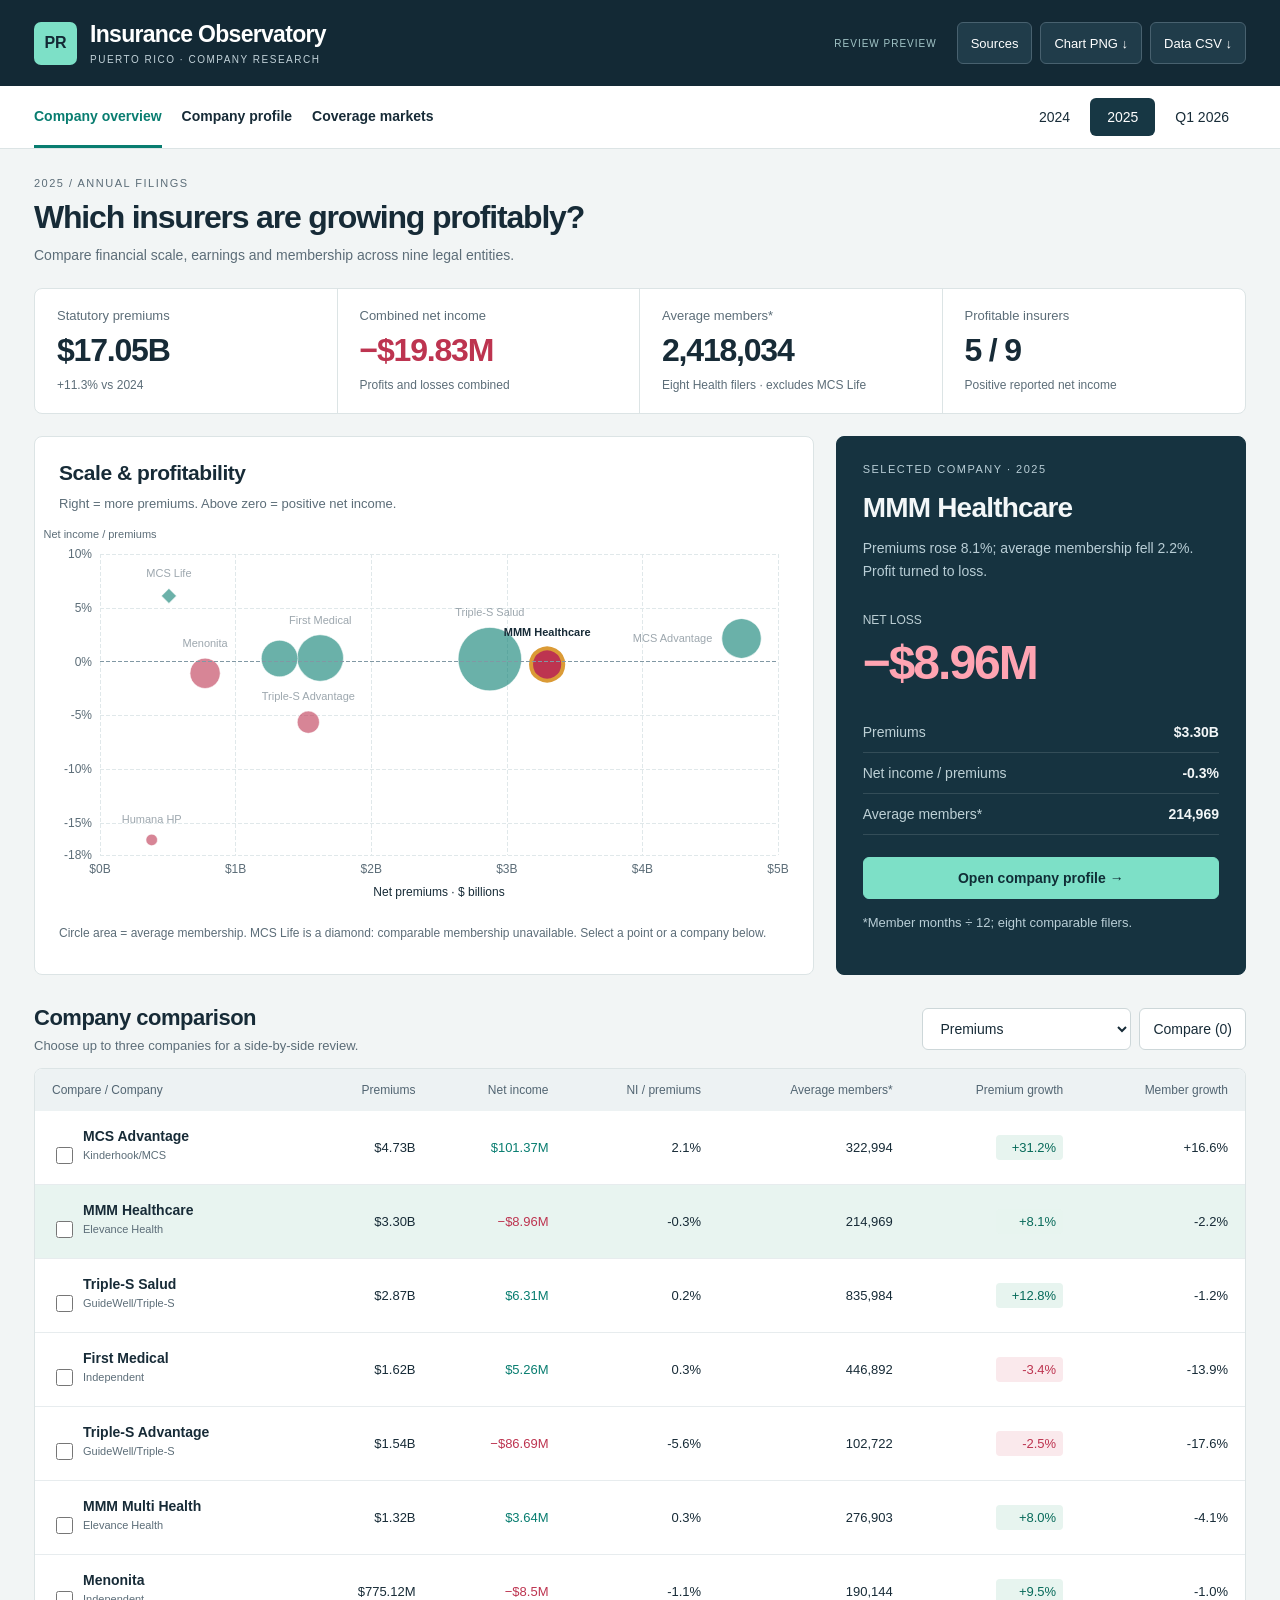
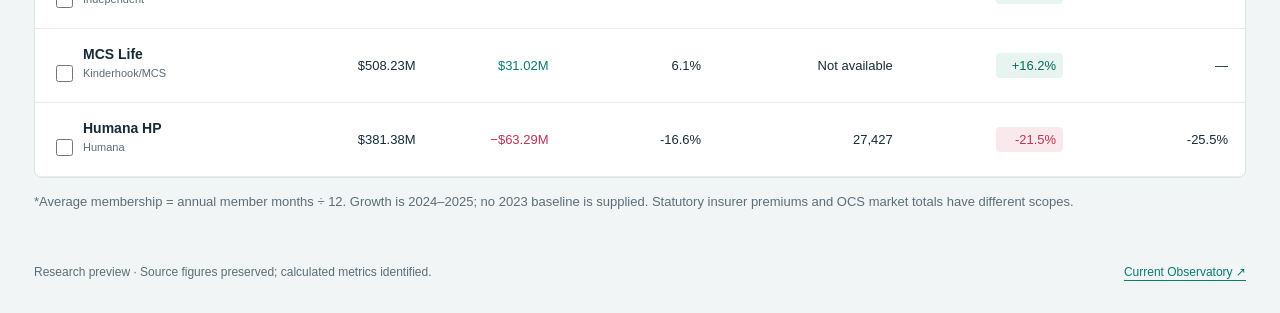
==== preview/investor/index.html @ a1a3e05c "Add isolated investor research preview with paired annual data and verified MMM coverage" ====
<!doctype html><html lang="en"><head><meta charset="utf-8"><meta name="viewport" content="width=device-width,initial-scale=1"><meta name="robots" content="noindex,nofollow"><meta name="description" content="Puerto Rico insurer research: profitability, membership, operating costs and coverage trends from public OCS filings."><title>Company Research · PR Insurance Observatory</title><link rel="icon" href="data:image/svg+xml,%3Csvg xmlns='http://www.w3.org/2000/svg' viewBox='0 0 32 32'%3E%3Crect width='32' height='32' rx='5' fill='%23087468'/%3E%3Cpath d='M7 24V17h4v7m3 0V11h4v13m3 0V6h4v18' stroke='white' stroke-width='2'/%3E%3C/svg%3E"><link rel="stylesheet" href="style.css?v=1"><script defer src="../../assets/vendor/echarts-6.0.0.min.js"></script><script defer src="data.js"></script><script defer src="chart-theme.js"></script><script defer src="app.js?v=1"></script></head><body><a class="skip" href="#workspace">Skip to research</a><header><div class="brand"><span class="mark">PR</span><div><strong>Insurance Observatory</strong><span>PUERTO RICO · COMPANY RESEARCH</span></div></div><div class="header-actions"><span class="preview-label">REVIEW PREVIEW</span><button data-action="sources">Sources</button><button data-action="png">Chart PNG ↓</button><button data-action="export">Data CSV ↓</button></div></header><div class="command"><nav aria-label="Research views"><button data-view="portfolio" aria-pressed="true">Company overview</button><button data-view="company" aria-pressed="false">Company profile</button><button data-view="markets" aria-pressed="false">Coverage markets</button></nav><div class="periods" role="tablist" aria-label="Reporting period"><button role="tab" id="year-24" data-year="24" aria-controls="workspace" aria-selected="false" tabindex="-1">2024</button><button role="tab" id="year-25" data-year="25" aria-controls="workspace" aria-selected="true">2025</button><button role="tab" id="year-q1" data-year="q1" aria-controls="workspace" aria-selected="false" tabindex="-1">Q1 2026</button></div></div><main id="workspace" role="tabpanel" aria-labelledby="year-25"></main><footer><span>Research preview · Source figures preserved; calculated metrics identified.</span><a href="../../">Current Observatory ↗</a></footer><dialog id="modal"><div class="modal-head"><h2 id="modal-title"></h2><button data-action="close" aria-label="Close dialog">Close ×</button></div><div id="modal-body"></div></dialog><div class="sr-only" id="status" role="status" aria-live="polite"></div><noscript><p>JavaScript is required for interactive research. <a href="../../">Open the Observatory.</a></p></noscript></body></html>
---- preview/investor/style.css ----
@import url("design-tokens.css");
:root{font-family:Inter,Arial,system-ui,sans-serif;color:#172b37;background:#f2f5f5;font-size:16px;--ink:#172b37;--muted:#5c6d78;--line:#dce4e5;--teal:#087d70;--loss:#bd3450;--blue:#698ba7}*{box-sizing:border-box}body{margin:0}button,select,input{font:inherit}button,select{cursor:pointer;color:inherit;background:white;border:1px solid #cdd7d9;border-radius:6px;padding:10px 13px;min-height:42px;font-size:14px}button:hover,select:hover{border-color:var(--teal)}button[aria-pressed=true]{background:#e1f2ed;border-color:#79b9ac;color:#075e55}a{color:var(--teal);text-underline-offset:4px}:focus-visible{outline:3px solid #159482;outline-offset:3px}header{background:#132935;color:white;display:flex;align-items:center;justify-content:space-between;gap:20px;padding:21px 34px}.brand{display:flex;align-items:center;gap:13px}.mark{display:grid;place-items:center;background:#7de0c7;color:#132935;width:43px;height:43px;border-radius:7px;font-weight:750}.brand strong{display:block;font-size:23px;letter-spacing:-.7px}.brand div>span{display:block;font-size:10px;letter-spacing:1.5px;color:#c2d2d9;margin-top:6px}.header-actions{display:flex;align-items:center;gap:8px}.header-actions button{background:#203c4a;color:white;border-color:#48616f;font-size:13px}.preview-label{font-size:10px;letter-spacing:1px;color:#a3c6c8;margin-right:12px}.command{position:sticky;top:0;z-index:30;display:flex;align-items:center;justify-content:space-between;padding:0 34px;background:#fff;border-bottom:1px solid var(--line);gap:15px}.command nav{display:flex;gap:20px}.command nav button{background:none;border:0;border-bottom:3px solid transparent;border-radius:0;min-height:62px;padding:15px 0;font-weight:600;font-size:14px}.command nav button[aria-pressed=true]{color:var(--teal);border-color:var(--teal)}.periods{display:flex;gap:3px}.periods button{border:0;background:none;min-height:38px;padding:8px 17px;font-size:14px}.periods [aria-selected=true]{background:#173744;color:#fff}.page-head{display:flex;justify-content:space-between;gap:20px;align-items:center;margin:28px 0 22px}.page-head h1{font-size:32px;font-weight:600;letter-spacing:-1.2px;line-height:1.15;margin:0 0 9px}.page-head p{font-size:14px;line-height:1.55;margin:0;color:var(--muted)}.eyebrow{font-size:11px;letter-spacing:1.5px;color:var(--muted);margin-bottom:10px;text-transform:uppercase}.page-head select{max-width:300px}main{max-width:1510px;padding:0 34px;margin:auto;min-height:65vh}.kpis{display:grid;grid-template-columns:repeat(4,1fr);gap:0;background:white;border:1px solid var(--line);border-radius:8px;margin:0 0 22px}.kpi{padding:19px 22px;border-right:1px solid var(--line)}.kpi:last-child{border:0}.kpi span{display:block;font-size:13px;color:var(--muted);margin-bottom:9px}.kpi strong{display:block;font-size:32px;letter-spacing:-1.2px;font-weight:600;font-variant-numeric:tabular-nums;white-space:nowrap}.kpi small{display:block;font-size:12px;color:var(--muted);margin-top:7px;line-height:1.5}.positive{color:var(--teal)!important}.negative{color:var(--loss)!important}.analysis-grid{display:grid;grid-template-columns:minmax(0,1.9fr) minmax(300px,1fr);gap:22px;align-items:stretch}.card{background:white;border:1px solid var(--line);border-radius:8px;min-width:0;overflow:hidden}.card-head{padding:22px 24px 8px;display:flex;justify-content:space-between;gap:12px;align-items:flex-start}.card h2{font-size:21px;line-height:1.3;letter-spacing:-.45px;font-weight:600;margin:0 0 7px}.card-head p{font-size:13px;color:var(--muted);line-height:1.55;margin:0}.chart{height:390px;width:100%}.source-note{font-size:12px;line-height:1.6;color:var(--muted);padding:12px 24px 18px;margin:0}.spotlight{background:#163340;color:#f3f7f8;border-color:#163340;padding:26px;display:flex;flex-direction:column}.spotlight .eyebrow,.spotlight p,.spotlight small{color:#b9ced6}.spotlight h2{font-size:28px;letter-spacing:-.8px;margin:5px 0 10px}.spotlight>p{font-size:14px;line-height:1.65;margin:0 0 20px}.spotlight .figure-label{font-size:12px;color:#bdd0d5;margin-top:10px}.spotlight .figure{font-size:48px;letter-spacing:-2px;font-weight:550;margin:8px 0}.spotlight .negative{color:#ffa4b2!important}.spotlight .positive{color:#81e3c7!important}.spotlight dl{margin:14px 0 22px}.spotlight dl div{display:flex;justify-content:space-between;gap:20px;border-bottom:1px solid #ffffff20;padding:12px 0;font-size:14px}.spotlight dt{color:#bdd0d5}.spotlight dd{margin:0;font-weight:600}.spotlight button{margin-top:auto;background:#7de0c7;border-color:#7de0c7;color:#102d36;font-weight:600}.section-head{display:flex;justify-content:space-between;align-items:center;gap:15px;margin:30px 0 15px}.section-head h2{margin:0;font-size:22px;letter-spacing:-.5px}.section-head p{margin:7px 0 0;font-size:13px;color:var(--muted)}.toolbar{display:flex;gap:8px;align-items:center}.toolbar span{font-size:13px;color:var(--muted)}.table-wrap{overflow:auto}.research-table{border-collapse:collapse;width:100%;font-size:13px;white-space:nowrap}.research-table th{background:#edf2f3;color:#526572;font-size:12px;text-align:right;font-weight:500;padding:14px 17px}.research-table td{padding:17px;text-align:right;border-bottom:1px solid #e7ecee;font-variant-numeric:tabular-nums}.research-table th:first-child,.research-table td:first-child{text-align:left}.research-table tbody tr:hover{background:#f5fafa}.research-table tr.selected{background:#e8f4f0}.research-table button{border:0;background:none;padding:0;min-height:24px;text-align:left;font-weight:600;color:var(--ink);font-size:14px}.research-table small{display:block;font-size:11px;color:var(--muted);margin-top:5px;font-weight:400}.mini-change{display:inline-flex;min-width:67px;justify-content:flex-end;padding:5px 7px;border-radius:4px;background:#e7f4ef;color:#076a5a}.mini-change.negative{background:#fae9ec}.report-banner{background:#e4f1ec;border-left:3px solid #148471;padding:17px 20px;line-height:1.65;font-size:15px;margin:0 0 22px}.report-banner.loss{background:#faeef0;border-color:var(--loss)}.report-banner strong{font-weight:650}.split{display:grid;grid-template-columns:1fr 1fr;gap:22px;margin:22px 0}.financial-table{width:100%;border-collapse:collapse;font-size:14px}.financial-table th,.financial-table td{padding:14px 22px;border-bottom:1px solid #e8edef;text-align:right}.financial-table td:first-child,.financial-table th:first-child{text-align:left}.financial-table th{font-weight:500;color:var(--muted);font-size:12px}.financial-table tr:last-child td{border:0}.financial-table td:nth-child(2){color:var(--muted)}.company-strip{display:flex;flex-wrap:wrap;gap:8px;margin:0 0 22px}.company-strip span{font-size:12px;padding:7px 10px;border-radius:4px;background:#e2eaed;color:#425f6b}.flat-note{color:var(--muted);font-size:13px;line-height:1.6;margin:14px 0}.coverage-filters{display:flex;flex-wrap:wrap;gap:7px;margin:18px 0 20px}.coverage-filters button{font-size:13px;padding:9px 12px}.coverage-chart{height:520px}.legend{display:flex;align-items:center;gap:17px;color:var(--muted);font-size:12px;padding:5px 24px}.legend i{display:inline-block;width:9px;height:9px;border-radius:50%;background:#8296a2;margin-right:6px}.legend i.current{background:var(--teal)}.caution{font-size:13px;line-height:1.6;padding:15px 20px;background:#fff6e6;color:#705022;border:1px solid #eddfc3;border-radius:6px;margin:18px 0}.caution a{color:#725123}.empty{padding:35px 26px;min-height:260px;display:flex;flex-direction:column;justify-content:center;align-items:flex-start;background:#f7fafb;border:1px dashed #bacbd0;border-radius:8px}.empty h2{font-size:24px;margin:0 0 12px}.empty p{font-size:15px;color:var(--muted);line-height:1.7;max-width:640px;margin:0 0 16px}.gap-list{padding:4px 23px 18px}.gap-list>div{display:flex;justify-content:space-between;gap:22px;padding:13px 0;border-bottom:1px solid var(--line);font-size:14px;line-height:1.5}.gap-list span{color:var(--muted);font-size:12px}.gap-list b{font-weight:500}.gap-list em{font-size:12px;color:#886326;font-style:normal;white-space:nowrap}.foot-actions{display:flex;gap:10px;align-items:center;margin:24px 0}footer{display:flex;justify-content:space-between;gap:20px;max-width:1510px;margin:30px auto 0;padding:20px 34px 30px;color:var(--muted);font-size:12px;line-height:1.6}dialog{width:min(850px,calc(100% - 28px));max-height:85vh;padding:25px;background:white;color:var(--ink);border:1px solid var(--line);border-radius:10px}dialog::backdrop{background:#0a202dbb}.modal-head{display:flex;justify-content:space-between;gap:20px;align-items:center;margin-bottom:20px}.modal-head h2{font-size:24px;margin:0}.modal-head button{white-space:nowrap}.modal-body p,#modal-body p{font-size:14px;line-height:1.65;color:var(--muted)}#modal-body li{font-size:14px;line-height:1.65;margin:10px 0}.sr-only,.skip:not(:focus){position:absolute;width:1px;height:1px;overflow:hidden;clip:rect(0,0,0,0)}.skip:focus{display:block;padding:12px}.toast{position:fixed;right:20px;bottom:20px;background:#143b37;color:white;padding:15px 20px;border-radius:6px;z-index:90;font-size:14px}.compare-toggle{width:17px;height:17px;accent-color:var(--teal);vertical-align:middle;margin-right:10px;cursor:pointer}.mobile-inspect{display:none}
@media(max-width:1100px){.analysis-grid{grid-template-columns:1.6fr 1fr}.kpi{padding:17px}.kpi strong{font-size:28px}.spotlight{padding:22px}.spotlight h2{font-size:24px}.spotlight .figure{font-size:41px}.command nav{gap:15px}.command nav button{font-size:13px}}
@media(max-width:800px){header{padding:18px 20px}.preview-label{display:none}.brand strong{font-size:20px}.brand div>span{font-size:9px}.command{padding:0 20px;flex-wrap:wrap;gap:0}.command nav{width:100%;justify-content:space-between;gap:15px}.command nav button{min-height:49px}.periods{width:100%;padding:9px 0}.periods button{flex:1}.analysis-grid,.split{grid-template-columns:1fr}.spotlight{display:block}.spotlight .figure{font-size:42px}.spotlight button{width:100%;margin-top:10px}.kpis{grid-template-columns:repeat(2,1fr)}.kpi:nth-child(2){border-right:0}.kpi:nth-child(-n+2){border-bottom:1px solid var(--line)}main{padding:0 20px}.page-head h1{font-size:29px}.page-head{align-items:flex-start}.page-head select{max-width:250px}.chart{height:370px}.coverage-chart{height:550px}.section-head{flex-wrap:wrap}footer{padding:18px 20px}.mobile-inspect{display:block;margin-top:12px;font-size:13px;color:var(--muted)}}
@media(max-width:520px){header{padding:15px;gap:12px;flex-wrap:wrap}.header-actions{margin-left:auto}.header-actions button{min-height:35px;padding:7px 10px;font-size:12px}.brand strong{font-size:21px}.mark{width:37px;height:37px}.brand div>span{font-size:9px;letter-spacing:1px}.command{padding:0 15px}.command nav{gap:12px}.command nav button{font-size:12px}.periods button{font-size:14px;min-height:36px}main{padding:0 15px}.page-head{margin:23px 0 18px;display:block}.page-head h1{font-size:29px;letter-spacing:-.8px}.page-head p{font-size:13px}.page-head select{margin-top:15px;width:100%;max-width:none}.kpi{padding:14px 13px}.kpi strong{font-size:27px;letter-spacing:-.9px}.kpi span{font-size:12px;margin-bottom:7px}.kpi small{font-size:11px}.card-head{padding:19px 17px 8px;flex-wrap:wrap}.card h2{font-size:20px}.card-head p{font-size:12px}.chart{height:350px}.source-note{padding:10px 17px 17px;font-size:11px}.spotlight h2{font-size:24px}.spotlight{padding:22px}.spotlight p{font-size:14px}.spotlight .figure{font-size:44px}.financial-table td,.financial-table th{padding:12px 13px;font-size:12px}.coverage-filters{gap:6px}.coverage-filters button{font-size:12px;padding:8px}.coverage-chart{height:620px}.research-table td,.research-table th{padding:13px}.caution{font-size:12px}.section-head h2{font-size:21px}.report-banner{font-size:14px;padding:14px 17px}.gap-list{padding:0 17px 15px}.gap-list>div{gap:12px}.gap-list b{font-size:13px}.gap-list em{white-space:normal;text-align:right}.foot-actions{flex-wrap:wrap}footer{display:block;padding:15px}footer a{display:block;margin-top:10px}.legend{padding-left:17px}.empty{padding:25px 20px}.empty p{font-size:14px}.eyebrow{font-size:10px}}
@media(prefers-reduced-motion:reduce){*{scroll-behavior:auto!important;animation:none!important;transition:none!important}}
@media print{header,.command,.header-actions,.toolbar,.foot-actions,button,footer{display:none!important}.research-table button{display:inline-block!important}.compare-toggle{display:none!important}main{padding:0;max-width:none}.analysis-grid,.split{display:block}.card{break-inside:avoid;margin-bottom:15px}.chart{height:340px}.spotlight{color:black;background:white}.spotlight p,.spotlight small,.spotlight dt{color:#444}.research-table{font-size:10px}.research-table th,.research-table td{padding:8px}.source-note{font-size:10px}body{background:white;print-color-adjust:exact;-webkit-print-color-adjust:exact}.table-wrap{overflow:visible}}
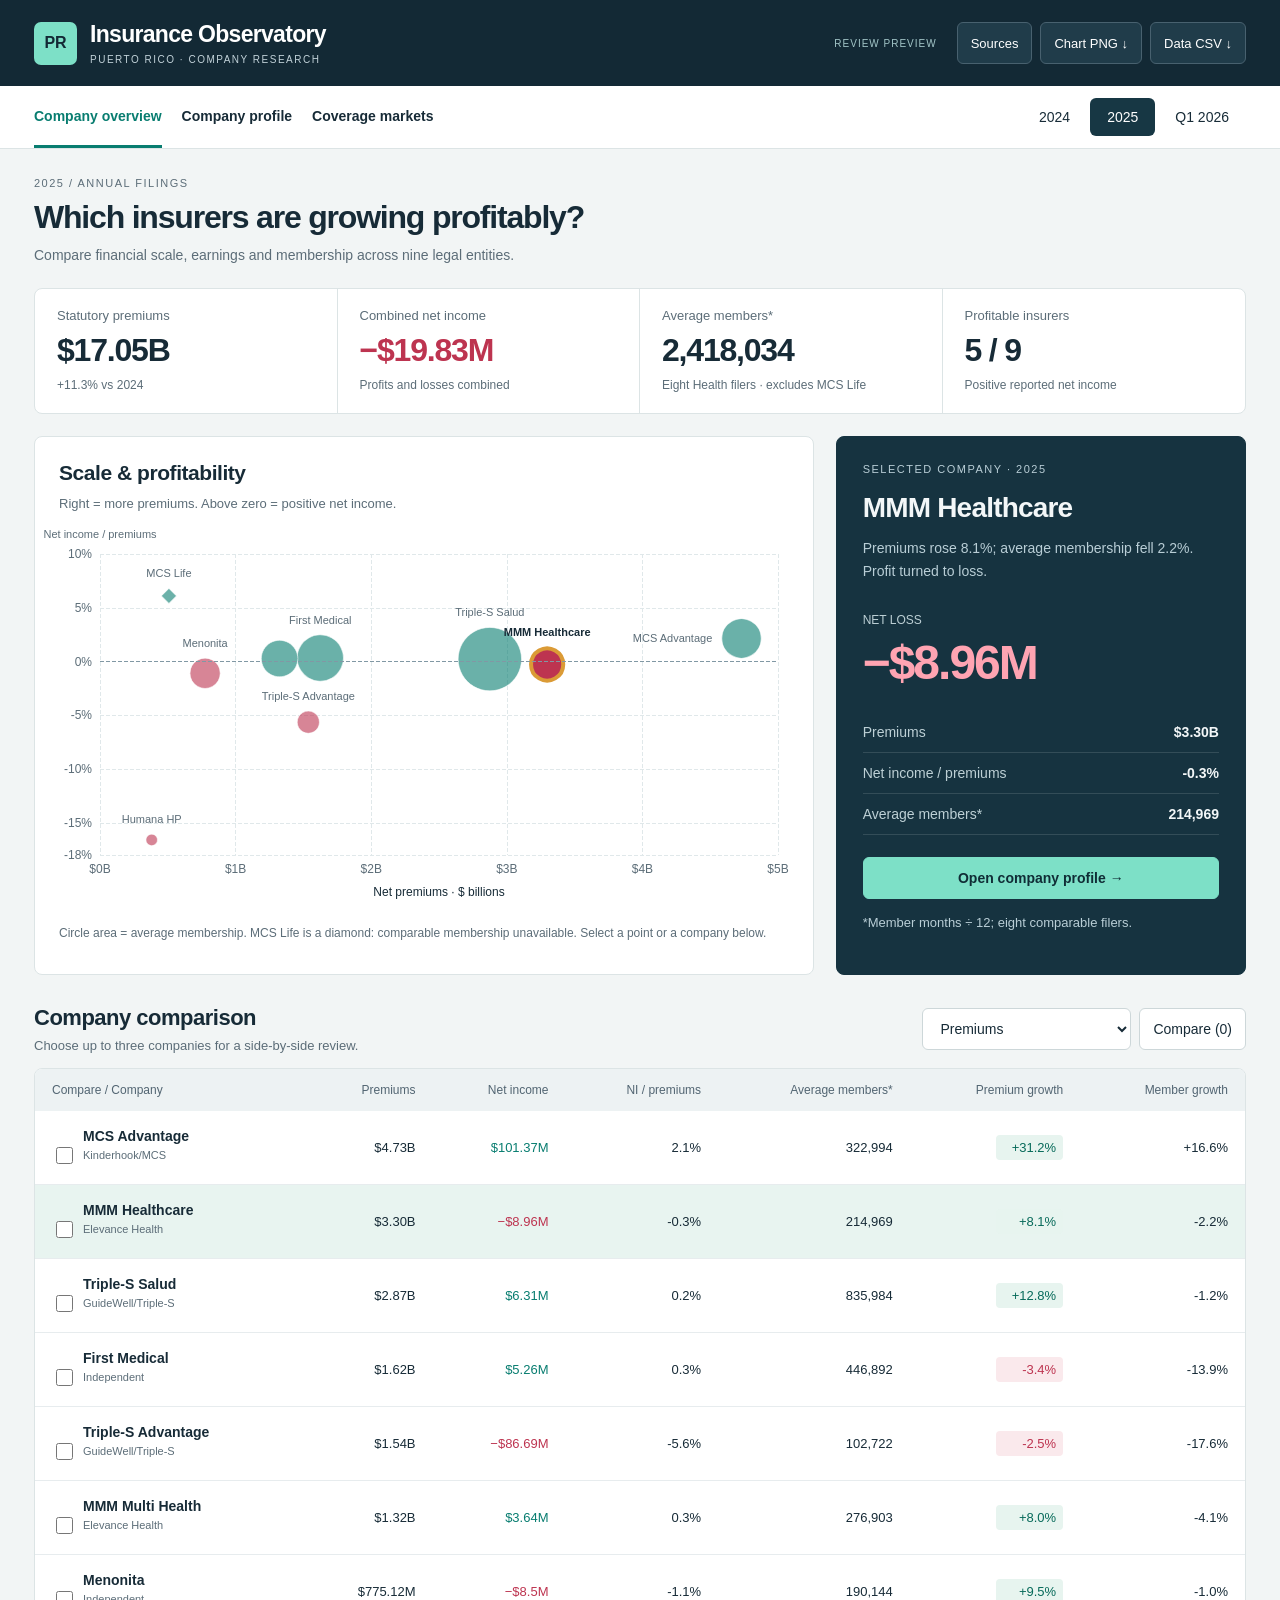
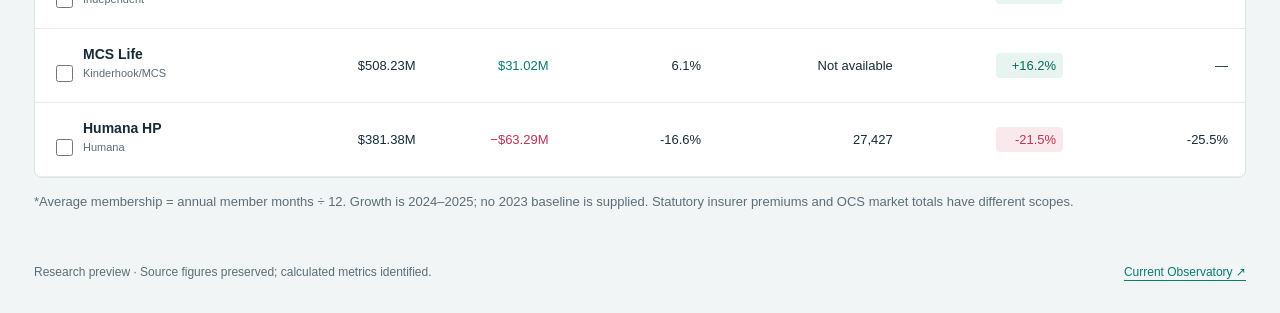
==== commit 11c214dd: "Prioritize investor chart on mobile and preserve legible series labels" ====
--- a/preview/investor/index.html
+++ b/preview/investor/index.html
@@ -1 +1 @@
-<!doctype html><html lang="en"><head><meta charset="utf-8"><meta name="viewport" content="width=device-width,initial-scale=1"><meta name="robots" content="noindex,nofollow"><meta name="description" content="Puerto Rico insurer research: profitability, membership, operating costs and coverage trends from public OCS filings."><title>Company Research · PR Insurance Observatory</title><link rel="icon" href="data:image/svg+xml,%3Csvg xmlns='http://www.w3.org/2000/svg' viewBox='0 0 32 32'%3E%3Crect width='32' height='32' rx='5' fill='%23087468'/%3E%3Cpath d='M7 24V17h4v7m3 0V11h4v13m3 0V6h4v18' stroke='white' stroke-width='2'/%3E%3C/svg%3E"><link rel="stylesheet" href="style.css?v=1"><script defer src="../../assets/vendor/echarts-6.0.0.min.js"></script><script defer src="data.js"></script><script defer src="chart-theme.js"></script><script defer src="app.js?v=1"></script></head><body><a class="skip" href="#workspace">Skip to research</a><header><div class="brand"><span class="mark">PR</span><div><strong>Insurance Observatory</strong><span>PUERTO RICO · COMPANY RESEARCH</span></div></div><div class="header-actions"><span class="preview-label">REVIEW PREVIEW</span><button data-action="sources">Sources</button><button data-action="png">Chart PNG ↓</button><button data-action="export">Data CSV ↓</button></div></header><div class="command"><nav aria-label="Research views"><button data-view="portfolio" aria-pressed="true">Company overview</button><button data-view="company" aria-pressed="false">Company profile</button><button data-view="markets" aria-pressed="false">Coverage markets</button></nav><div class="periods" role="tablist" aria-label="Reporting period"><button role="tab" id="year-24" data-year="24" aria-controls="workspace" aria-selected="false" tabindex="-1">2024</button><button role="tab" id="year-25" data-year="25" aria-controls="workspace" aria-selected="true">2025</button><button role="tab" id="year-q1" data-year="q1" aria-controls="workspace" aria-selected="false" tabindex="-1">Q1 2026</button></div></div><main id="workspace" role="tabpanel" aria-labelledby="year-25"></main><footer><span>Research preview · Source figures preserved; calculated metrics identified.</span><a href="../../">Current Observatory ↗</a></footer><dialog id="modal"><div class="modal-head"><h2 id="modal-title"></h2><button data-action="close" aria-label="Close dialog">Close ×</button></div><div id="modal-body"></div></dialog><div class="sr-only" id="status" role="status" aria-live="polite"></div><noscript><p>JavaScript is required for interactive research. <a href="../../">Open the Observatory.</a></p></noscript></body></html>
+<!doctype html><html lang="en"><head><meta charset="utf-8"><meta name="viewport" content="width=device-width,initial-scale=1"><meta name="robots" content="noindex,nofollow"><meta name="description" content="Puerto Rico insurer research: profitability, membership, operating costs and coverage trends from public OCS filings."><title>Company Research · PR Insurance Observatory</title><link rel="icon" href="data:image/svg+xml,%3Csvg xmlns='http://www.w3.org/2000/svg' viewBox='0 0 32 32'%3E%3Crect width='32' height='32' rx='5' fill='%23087468'/%3E%3Cpath d='M7 24V17h4v7m3 0V11h4v13m3 0V6h4v18' stroke='white' stroke-width='2'/%3E%3C/svg%3E"><link rel="stylesheet" href="style.css?v=2"><script defer src="../../assets/vendor/echarts-6.0.0.min.js"></script><script defer src="data.js"></script><script defer src="chart-theme.js"></script><script defer src="app.js?v=2"></script></head><body><a class="skip" href="#workspace">Skip to research</a><header><div class="brand"><span class="mark">PR</span><div><strong>Insurance Observatory</strong><span>PUERTO RICO · COMPANY RESEARCH</span></div></div><div class="header-actions"><span class="preview-label">REVIEW PREVIEW</span><button data-action="sources">Sources</button><button data-action="png">Chart PNG ↓</button><button data-action="export">Data CSV ↓</button></div></header><div class="command"><nav aria-label="Research views"><button data-view="portfolio" aria-pressed="true">Company overview</button><button data-view="company" aria-pressed="false">Company profile</button><button data-view="markets" aria-pressed="false">Coverage markets</button></nav><div class="periods" role="tablist" aria-label="Reporting period"><button role="tab" id="year-24" data-year="24" aria-controls="workspace" aria-selected="false" tabindex="-1">2024</button><button role="tab" id="year-25" data-year="25" aria-controls="workspace" aria-selected="true">2025</button><button role="tab" id="year-q1" data-year="q1" aria-controls="workspace" aria-selected="false" tabindex="-1">Q1 2026</button></div></div><main id="workspace" role="tabpanel" aria-labelledby="year-25"></main><footer><span>Research preview · Source figures preserved; calculated metrics identified.</span><a href="../../">Current Observatory ↗</a></footer><dialog id="modal"><div class="modal-head"><h2 id="modal-title"></h2><button data-action="close" aria-label="Close dialog">Close ×</button></div><div id="modal-body"></div></dialog><div class="sr-only" id="status" role="status" aria-live="polite"></div><noscript><p>JavaScript is required for interactive research. <a href="../../">Open the Observatory.</a></p></noscript></body></html>
--- a/preview/investor/style.css
+++ b/preview/investor/style.css
@@ -5,3 +5,5 @@
 @media(max-width:520px){header{padding:15px;gap:12px;flex-wrap:wrap}.header-actions{margin-left:auto}.header-actions button{min-height:35px;padding:7px 10px;font-size:12px}.brand strong{font-size:21px}.mark{width:37px;height:37px}.brand div>span{font-size:9px;letter-spacing:1px}.command{padding:0 15px}.command nav{gap:12px}.command nav button{font-size:12px}.periods button{font-size:14px;min-height:36px}main{padding:0 15px}.page-head{margin:23px 0 18px;display:block}.page-head h1{font-size:29px;letter-spacing:-.8px}.page-head p{font-size:13px}.page-head select{margin-top:15px;width:100%;max-width:none}.kpi{padding:14px 13px}.kpi strong{font-size:27px;letter-spacing:-.9px}.kpi span{font-size:12px;margin-bottom:7px}.kpi small{font-size:11px}.card-head{padding:19px 17px 8px;flex-wrap:wrap}.card h2{font-size:20px}.card-head p{font-size:12px}.chart{height:350px}.source-note{padding:10px 17px 17px;font-size:11px}.spotlight h2{font-size:24px}.spotlight{padding:22px}.spotlight p{font-size:14px}.spotlight .figure{font-size:44px}.financial-table td,.financial-table th{padding:12px 13px;font-size:12px}.coverage-filters{gap:6px}.coverage-filters button{font-size:12px;padding:8px}.coverage-chart{height:620px}.research-table td,.research-table th{padding:13px}.caution{font-size:12px}.section-head h2{font-size:21px}.report-banner{font-size:14px;padding:14px 17px}.gap-list{padding:0 17px 15px}.gap-list>div{gap:12px}.gap-list b{font-size:13px}.gap-list em{white-space:normal;text-align:right}.foot-actions{flex-wrap:wrap}footer{display:block;padding:15px}footer a{display:block;margin-top:10px}.legend{padding-left:17px}.empty{padding:25px 20px}.empty p{font-size:14px}.eyebrow{font-size:10px}}
 @media(prefers-reduced-motion:reduce){*{scroll-behavior:auto!important;animation:none!important;transition:none!important}}
 @media print{header,.command,.header-actions,.toolbar,.foot-actions,button,footer{display:none!important}.research-table button{display:inline-block!important}.compare-toggle{display:none!important}main{padding:0;max-width:none}.analysis-grid,.split{display:block}.card{break-inside:avoid;margin-bottom:15px}.chart{height:340px}.spotlight{color:black;background:white}.spotlight p,.spotlight small,.spotlight dt{color:#444}.research-table{font-size:10px}.research-table th,.research-table td{padding:8px}.source-note{font-size:10px}body{background:white;print-color-adjust:exact;-webkit-print-color-adjust:exact}.table-wrap{overflow:visible}}
+
+@media(max-width:800px){main[data-view=portfolio]{display:flex;flex-direction:column}main[data-view=portfolio]>.page-head{order:0}main[data-view=portfolio]>.analysis-grid{order:1}main[data-view=portfolio]>.kpis{order:2;margin-top:22px}main[data-view=portfolio]>.section-head{order:3}main[data-view=portfolio]>.table-wrap{order:4}main[data-view=portfolio]>.flat-note{order:5}.split{display:flex;flex-direction:column}.split>.card:has(#unit-chart){order:-1}}
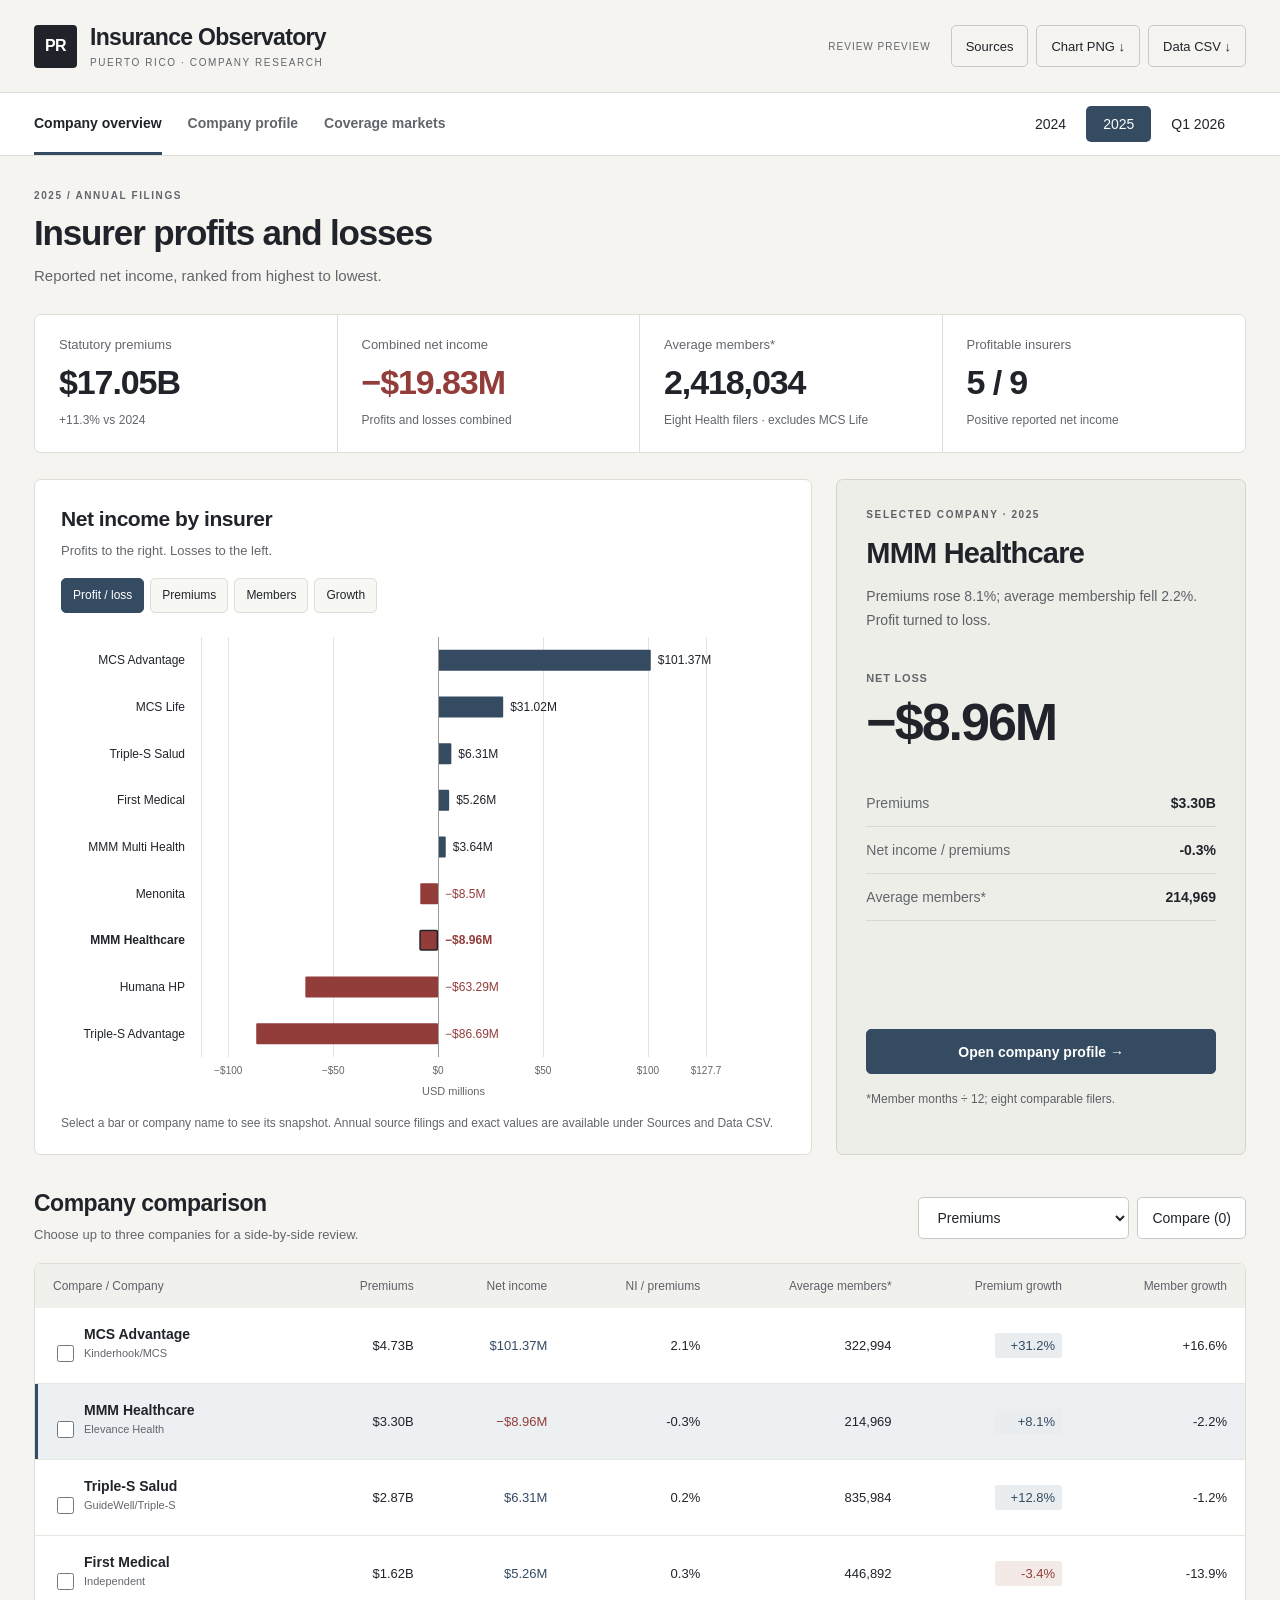
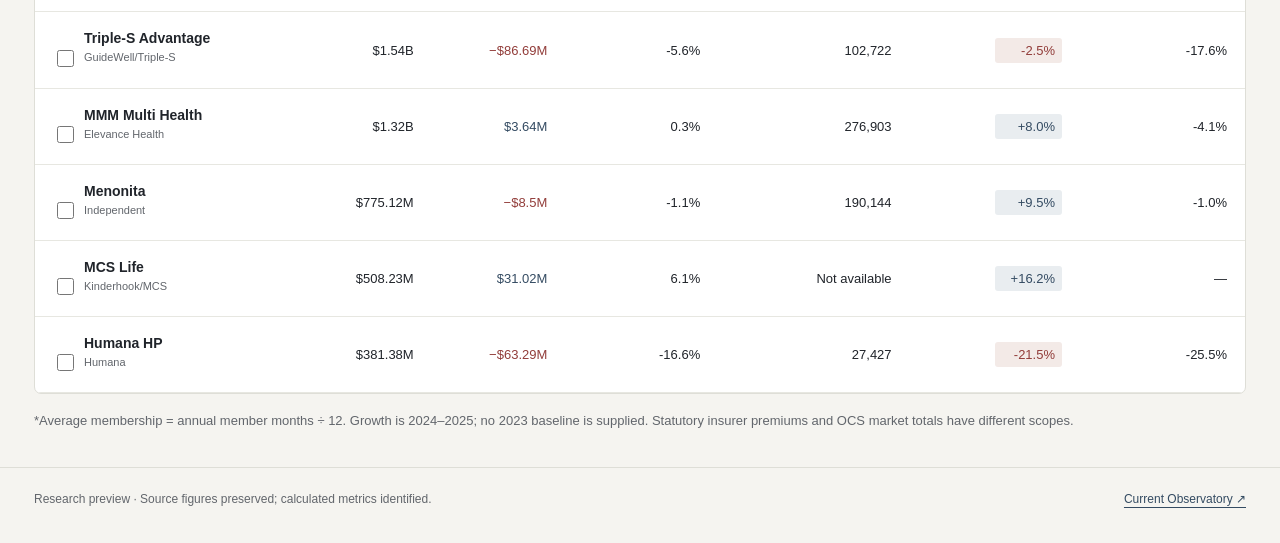
==== commit d0db8e92: "Replace investor bubbles with direct-label rankings and refined neutral visual system" ====
--- a/preview/investor/index.html
+++ b/preview/investor/index.html
@@ -1 +1 @@
-<!doctype html><html lang="en"><head><meta charset="utf-8"><meta name="viewport" content="width=device-width,initial-scale=1"><meta name="robots" content="noindex,nofollow"><meta name="description" content="Puerto Rico insurer research: profitability, membership, operating costs and coverage trends from public OCS filings."><title>Company Research · PR Insurance Observatory</title><link rel="icon" href="data:image/svg+xml,%3Csvg xmlns='http://www.w3.org/2000/svg' viewBox='0 0 32 32'%3E%3Crect width='32' height='32' rx='5' fill='%23087468'/%3E%3Cpath d='M7 24V17h4v7m3 0V11h4v13m3 0V6h4v18' stroke='white' stroke-width='2'/%3E%3C/svg%3E"><link rel="stylesheet" href="style.css?v=2"><script defer src="../../assets/vendor/echarts-6.0.0.min.js"></script><script defer src="data.js"></script><script defer src="chart-theme.js"></script><script defer src="app.js?v=2"></script></head><body><a class="skip" href="#workspace">Skip to research</a><header><div class="brand"><span class="mark">PR</span><div><strong>Insurance Observatory</strong><span>PUERTO RICO · COMPANY RESEARCH</span></div></div><div class="header-actions"><span class="preview-label">REVIEW PREVIEW</span><button data-action="sources">Sources</button><button data-action="png">Chart PNG ↓</button><button data-action="export">Data CSV ↓</button></div></header><div class="command"><nav aria-label="Research views"><button data-view="portfolio" aria-pressed="true">Company overview</button><button data-view="company" aria-pressed="false">Company profile</button><button data-view="markets" aria-pressed="false">Coverage markets</button></nav><div class="periods" role="tablist" aria-label="Reporting period"><button role="tab" id="year-24" data-year="24" aria-controls="workspace" aria-selected="false" tabindex="-1">2024</button><button role="tab" id="year-25" data-year="25" aria-controls="workspace" aria-selected="true">2025</button><button role="tab" id="year-q1" data-year="q1" aria-controls="workspace" aria-selected="false" tabindex="-1">Q1 2026</button></div></div><main id="workspace" role="tabpanel" aria-labelledby="year-25"></main><footer><span>Research preview · Source figures preserved; calculated metrics identified.</span><a href="../../">Current Observatory ↗</a></footer><dialog id="modal"><div class="modal-head"><h2 id="modal-title"></h2><button data-action="close" aria-label="Close dialog">Close ×</button></div><div id="modal-body"></div></dialog><div class="sr-only" id="status" role="status" aria-live="polite"></div><noscript><p>JavaScript is required for interactive research. <a href="../../">Open the Observatory.</a></p></noscript></body></html>
+<!doctype html><html lang="en"><head><meta charset="utf-8"><meta name="viewport" content="width=device-width,initial-scale=1"><meta name="robots" content="noindex,nofollow"><meta name="description" content="Puerto Rico insurer research: profitability, membership, operating costs and coverage trends from public OCS filings."><title>Company Research · PR Insurance Observatory</title><link rel="icon" href="data:image/svg+xml,%3Csvg xmlns='http://www.w3.org/2000/svg' viewBox='0 0 32 32'%3E%3Crect width='32' height='32' rx='5' fill='%23344b62'/%3E%3Cpath d='M7 24V17h4v7m3 0V11h4v13m3 0V6h4v18' stroke='white' stroke-width='2'/%3E%3C/svg%3E"><link rel="stylesheet" href="style.css?v=4"><script defer src="../../assets/vendor/echarts-6.0.0.min.js"></script><script defer src="data.js"></script><script defer src="chart-theme.js?v=4"></script><script defer src="app.js?v=4"></script></head><body><a class="skip" href="#workspace">Skip to research</a><header><div class="brand"><span class="mark">PR</span><div><strong>Insurance Observatory</strong><span>PUERTO RICO · COMPANY RESEARCH</span></div></div><div class="header-actions"><span class="preview-label">REVIEW PREVIEW</span><button data-action="sources">Sources</button><button data-action="png">Chart PNG ↓</button><button data-action="export">Data CSV ↓</button></div></header><div class="command"><nav aria-label="Research views"><button data-view="portfolio" aria-pressed="true">Company overview</button><button data-view="company" aria-pressed="false">Company profile</button><button data-view="markets" aria-pressed="false">Coverage markets</button></nav><div class="periods" role="tablist" aria-label="Reporting period"><button role="tab" id="year-24" data-year="24" aria-controls="workspace" aria-selected="false" tabindex="-1">2024</button><button role="tab" id="year-25" data-year="25" aria-controls="workspace" aria-selected="true">2025</button><button role="tab" id="year-q1" data-year="q1" aria-controls="workspace" aria-selected="false" tabindex="-1">Q1 2026</button></div></div><main id="workspace" role="tabpanel" aria-labelledby="year-25"></main><footer><span>Research preview · Source figures preserved; calculated metrics identified.</span><a href="../../">Current Observatory ↗</a></footer><dialog id="modal"><div class="modal-head"><h2 id="modal-title"></h2><button data-action="close" aria-label="Close dialog">Close ×</button></div><div id="modal-body"></div></dialog><div class="sr-only" id="status" role="status" aria-live="polite"></div><noscript><p>JavaScript is required for interactive research. <a href="../../">Open the Observatory.</a></p></noscript></body></html>
--- a/preview/investor/style.css
+++ b/preview/investor/style.css
@@ -1,9 +1,306 @@
-@import url("design-tokens.css");
-:root{font-family:Inter,Arial,system-ui,sans-serif;color:#172b37;background:#f2f5f5;font-size:16px;--ink:#172b37;--muted:#5c6d78;--line:#dce4e5;--teal:#087d70;--loss:#bd3450;--blue:#698ba7}*{box-sizing:border-box}body{margin:0}button,select,input{font:inherit}button,select{cursor:pointer;color:inherit;background:white;border:1px solid #cdd7d9;border-radius:6px;padding:10px 13px;min-height:42px;font-size:14px}button:hover,select:hover{border-color:var(--teal)}button[aria-pressed=true]{background:#e1f2ed;border-color:#79b9ac;color:#075e55}a{color:var(--teal);text-underline-offset:4px}:focus-visible{outline:3px solid #159482;outline-offset:3px}header{background:#132935;color:white;display:flex;align-items:center;justify-content:space-between;gap:20px;padding:21px 34px}.brand{display:flex;align-items:center;gap:13px}.mark{display:grid;place-items:center;background:#7de0c7;color:#132935;width:43px;height:43px;border-radius:7px;font-weight:750}.brand strong{display:block;font-size:23px;letter-spacing:-.7px}.brand div>span{display:block;font-size:10px;letter-spacing:1.5px;color:#c2d2d9;margin-top:6px}.header-actions{display:flex;align-items:center;gap:8px}.header-actions button{background:#203c4a;color:white;border-color:#48616f;font-size:13px}.preview-label{font-size:10px;letter-spacing:1px;color:#a3c6c8;margin-right:12px}.command{position:sticky;top:0;z-index:30;display:flex;align-items:center;justify-content:space-between;padding:0 34px;background:#fff;border-bottom:1px solid var(--line);gap:15px}.command nav{display:flex;gap:20px}.command nav button{background:none;border:0;border-bottom:3px solid transparent;border-radius:0;min-height:62px;padding:15px 0;font-weight:600;font-size:14px}.command nav button[aria-pressed=true]{color:var(--teal);border-color:var(--teal)}.periods{display:flex;gap:3px}.periods button{border:0;background:none;min-height:38px;padding:8px 17px;font-size:14px}.periods [aria-selected=true]{background:#173744;color:#fff}.page-head{display:flex;justify-content:space-between;gap:20px;align-items:center;margin:28px 0 22px}.page-head h1{font-size:32px;font-weight:600;letter-spacing:-1.2px;line-height:1.15;margin:0 0 9px}.page-head p{font-size:14px;line-height:1.55;margin:0;color:var(--muted)}.eyebrow{font-size:11px;letter-spacing:1.5px;color:var(--muted);margin-bottom:10px;text-transform:uppercase}.page-head select{max-width:300px}main{max-width:1510px;padding:0 34px;margin:auto;min-height:65vh}.kpis{display:grid;grid-template-columns:repeat(4,1fr);gap:0;background:white;border:1px solid var(--line);border-radius:8px;margin:0 0 22px}.kpi{padding:19px 22px;border-right:1px solid var(--line)}.kpi:last-child{border:0}.kpi span{display:block;font-size:13px;color:var(--muted);margin-bottom:9px}.kpi strong{display:block;font-size:32px;letter-spacing:-1.2px;font-weight:600;font-variant-numeric:tabular-nums;white-space:nowrap}.kpi small{display:block;font-size:12px;color:var(--muted);margin-top:7px;line-height:1.5}.positive{color:var(--teal)!important}.negative{color:var(--loss)!important}.analysis-grid{display:grid;grid-template-columns:minmax(0,1.9fr) minmax(300px,1fr);gap:22px;align-items:stretch}.card{background:white;border:1px solid var(--line);border-radius:8px;min-width:0;overflow:hidden}.card-head{padding:22px 24px 8px;display:flex;justify-content:space-between;gap:12px;align-items:flex-start}.card h2{font-size:21px;line-height:1.3;letter-spacing:-.45px;font-weight:600;margin:0 0 7px}.card-head p{font-size:13px;color:var(--muted);line-height:1.55;margin:0}.chart{height:390px;width:100%}.source-note{font-size:12px;line-height:1.6;color:var(--muted);padding:12px 24px 18px;margin:0}.spotlight{background:#163340;color:#f3f7f8;border-color:#163340;padding:26px;display:flex;flex-direction:column}.spotlight .eyebrow,.spotlight p,.spotlight small{color:#b9ced6}.spotlight h2{font-size:28px;letter-spacing:-.8px;margin:5px 0 10px}.spotlight>p{font-size:14px;line-height:1.65;margin:0 0 20px}.spotlight .figure-label{font-size:12px;color:#bdd0d5;margin-top:10px}.spotlight .figure{font-size:48px;letter-spacing:-2px;font-weight:550;margin:8px 0}.spotlight .negative{color:#ffa4b2!important}.spotlight .positive{color:#81e3c7!important}.spotlight dl{margin:14px 0 22px}.spotlight dl div{display:flex;justify-content:space-between;gap:20px;border-bottom:1px solid #ffffff20;padding:12px 0;font-size:14px}.spotlight dt{color:#bdd0d5}.spotlight dd{margin:0;font-weight:600}.spotlight button{margin-top:auto;background:#7de0c7;border-color:#7de0c7;color:#102d36;font-weight:600}.section-head{display:flex;justify-content:space-between;align-items:center;gap:15px;margin:30px 0 15px}.section-head h2{margin:0;font-size:22px;letter-spacing:-.5px}.section-head p{margin:7px 0 0;font-size:13px;color:var(--muted)}.toolbar{display:flex;gap:8px;align-items:center}.toolbar span{font-size:13px;color:var(--muted)}.table-wrap{overflow:auto}.research-table{border-collapse:collapse;width:100%;font-size:13px;white-space:nowrap}.research-table th{background:#edf2f3;color:#526572;font-size:12px;text-align:right;font-weight:500;padding:14px 17px}.research-table td{padding:17px;text-align:right;border-bottom:1px solid #e7ecee;font-variant-numeric:tabular-nums}.research-table th:first-child,.research-table td:first-child{text-align:left}.research-table tbody tr:hover{background:#f5fafa}.research-table tr.selected{background:#e8f4f0}.research-table button{border:0;background:none;padding:0;min-height:24px;text-align:left;font-weight:600;color:var(--ink);font-size:14px}.research-table small{display:block;font-size:11px;color:var(--muted);margin-top:5px;font-weight:400}.mini-change{display:inline-flex;min-width:67px;justify-content:flex-end;padding:5px 7px;border-radius:4px;background:#e7f4ef;color:#076a5a}.mini-change.negative{background:#fae9ec}.report-banner{background:#e4f1ec;border-left:3px solid #148471;padding:17px 20px;line-height:1.65;font-size:15px;margin:0 0 22px}.report-banner.loss{background:#faeef0;border-color:var(--loss)}.report-banner strong{font-weight:650}.split{display:grid;grid-template-columns:1fr 1fr;gap:22px;margin:22px 0}.financial-table{width:100%;border-collapse:collapse;font-size:14px}.financial-table th,.financial-table td{padding:14px 22px;border-bottom:1px solid #e8edef;text-align:right}.financial-table td:first-child,.financial-table th:first-child{text-align:left}.financial-table th{font-weight:500;color:var(--muted);font-size:12px}.financial-table tr:last-child td{border:0}.financial-table td:nth-child(2){color:var(--muted)}.company-strip{display:flex;flex-wrap:wrap;gap:8px;margin:0 0 22px}.company-strip span{font-size:12px;padding:7px 10px;border-radius:4px;background:#e2eaed;color:#425f6b}.flat-note{color:var(--muted);font-size:13px;line-height:1.6;margin:14px 0}.coverage-filters{display:flex;flex-wrap:wrap;gap:7px;margin:18px 0 20px}.coverage-filters button{font-size:13px;padding:9px 12px}.coverage-chart{height:520px}.legend{display:flex;align-items:center;gap:17px;color:var(--muted);font-size:12px;padding:5px 24px}.legend i{display:inline-block;width:9px;height:9px;border-radius:50%;background:#8296a2;margin-right:6px}.legend i.current{background:var(--teal)}.caution{font-size:13px;line-height:1.6;padding:15px 20px;background:#fff6e6;color:#705022;border:1px solid #eddfc3;border-radius:6px;margin:18px 0}.caution a{color:#725123}.empty{padding:35px 26px;min-height:260px;display:flex;flex-direction:column;justify-content:center;align-items:flex-start;background:#f7fafb;border:1px dashed #bacbd0;border-radius:8px}.empty h2{font-size:24px;margin:0 0 12px}.empty p{font-size:15px;color:var(--muted);line-height:1.7;max-width:640px;margin:0 0 16px}.gap-list{padding:4px 23px 18px}.gap-list>div{display:flex;justify-content:space-between;gap:22px;padding:13px 0;border-bottom:1px solid var(--line);font-size:14px;line-height:1.5}.gap-list span{color:var(--muted);font-size:12px}.gap-list b{font-weight:500}.gap-list em{font-size:12px;color:#886326;font-style:normal;white-space:nowrap}.foot-actions{display:flex;gap:10px;align-items:center;margin:24px 0}footer{display:flex;justify-content:space-between;gap:20px;max-width:1510px;margin:30px auto 0;padding:20px 34px 30px;color:var(--muted);font-size:12px;line-height:1.6}dialog{width:min(850px,calc(100% - 28px));max-height:85vh;padding:25px;background:white;color:var(--ink);border:1px solid var(--line);border-radius:10px}dialog::backdrop{background:#0a202dbb}.modal-head{display:flex;justify-content:space-between;gap:20px;align-items:center;margin-bottom:20px}.modal-head h2{font-size:24px;margin:0}.modal-head button{white-space:nowrap}.modal-body p,#modal-body p{font-size:14px;line-height:1.65;color:var(--muted)}#modal-body li{font-size:14px;line-height:1.65;margin:10px 0}.sr-only,.skip:not(:focus){position:absolute;width:1px;height:1px;overflow:hidden;clip:rect(0,0,0,0)}.skip:focus{display:block;padding:12px}.toast{position:fixed;right:20px;bottom:20px;background:#143b37;color:white;padding:15px 20px;border-radius:6px;z-index:90;font-size:14px}.compare-toggle{width:17px;height:17px;accent-color:var(--teal);vertical-align:middle;margin-right:10px;cursor:pointer}.mobile-inspect{display:none}
-@media(max-width:1100px){.analysis-grid{grid-template-columns:1.6fr 1fr}.kpi{padding:17px}.kpi strong{font-size:28px}.spotlight{padding:22px}.spotlight h2{font-size:24px}.spotlight .figure{font-size:41px}.command nav{gap:15px}.command nav button{font-size:13px}}
-@media(max-width:800px){header{padding:18px 20px}.preview-label{display:none}.brand strong{font-size:20px}.brand div>span{font-size:9px}.command{padding:0 20px;flex-wrap:wrap;gap:0}.command nav{width:100%;justify-content:space-between;gap:15px}.command nav button{min-height:49px}.periods{width:100%;padding:9px 0}.periods button{flex:1}.analysis-grid,.split{grid-template-columns:1fr}.spotlight{display:block}.spotlight .figure{font-size:42px}.spotlight button{width:100%;margin-top:10px}.kpis{grid-template-columns:repeat(2,1fr)}.kpi:nth-child(2){border-right:0}.kpi:nth-child(-n+2){border-bottom:1px solid var(--line)}main{padding:0 20px}.page-head h1{font-size:29px}.page-head{align-items:flex-start}.page-head select{max-width:250px}.chart{height:370px}.coverage-chart{height:550px}.section-head{flex-wrap:wrap}footer{padding:18px 20px}.mobile-inspect{display:block;margin-top:12px;font-size:13px;color:var(--muted)}}
-@media(max-width:520px){header{padding:15px;gap:12px;flex-wrap:wrap}.header-actions{margin-left:auto}.header-actions button{min-height:35px;padding:7px 10px;font-size:12px}.brand strong{font-size:21px}.mark{width:37px;height:37px}.brand div>span{font-size:9px;letter-spacing:1px}.command{padding:0 15px}.command nav{gap:12px}.command nav button{font-size:12px}.periods button{font-size:14px;min-height:36px}main{padding:0 15px}.page-head{margin:23px 0 18px;display:block}.page-head h1{font-size:29px;letter-spacing:-.8px}.page-head p{font-size:13px}.page-head select{margin-top:15px;width:100%;max-width:none}.kpi{padding:14px 13px}.kpi strong{font-size:27px;letter-spacing:-.9px}.kpi span{font-size:12px;margin-bottom:7px}.kpi small{font-size:11px}.card-head{padding:19px 17px 8px;flex-wrap:wrap}.card h2{font-size:20px}.card-head p{font-size:12px}.chart{height:350px}.source-note{padding:10px 17px 17px;font-size:11px}.spotlight h2{font-size:24px}.spotlight{padding:22px}.spotlight p{font-size:14px}.spotlight .figure{font-size:44px}.financial-table td,.financial-table th{padding:12px 13px;font-size:12px}.coverage-filters{gap:6px}.coverage-filters button{font-size:12px;padding:8px}.coverage-chart{height:620px}.research-table td,.research-table th{padding:13px}.caution{font-size:12px}.section-head h2{font-size:21px}.report-banner{font-size:14px;padding:14px 17px}.gap-list{padding:0 17px 15px}.gap-list>div{gap:12px}.gap-list b{font-size:13px}.gap-list em{white-space:normal;text-align:right}.foot-actions{flex-wrap:wrap}footer{display:block;padding:15px}footer a{display:block;margin-top:10px}.legend{padding-left:17px}.empty{padding:25px 20px}.empty p{font-size:14px}.eyebrow{font-size:10px}}
-@media(prefers-reduced-motion:reduce){*{scroll-behavior:auto!important;animation:none!important;transition:none!important}}
-@media print{header,.command,.header-actions,.toolbar,.foot-actions,button,footer{display:none!important}.research-table button{display:inline-block!important}.compare-toggle{display:none!important}main{padding:0;max-width:none}.analysis-grid,.split{display:block}.card{break-inside:avoid;margin-bottom:15px}.chart{height:340px}.spotlight{color:black;background:white}.spotlight p,.spotlight small,.spotlight dt{color:#444}.research-table{font-size:10px}.research-table th,.research-table td{padding:8px}.source-note{font-size:10px}body{background:white;print-color-adjust:exact;-webkit-print-color-adjust:exact}.table-wrap{overflow:visible}}
+@import url("design-tokens.css?v=4?v=4");
 
-@media(max-width:800px){main[data-view=portfolio]{display:flex;flex-direction:column}main[data-view=portfolio]>.page-head{order:0}main[data-view=portfolio]>.analysis-grid{order:1}main[data-view=portfolio]>.kpis{order:2;margin-top:22px}main[data-view=portfolio]>.section-head{order:3}main[data-view=portfolio]>.table-wrap{order:4}main[data-view=portfolio]>.flat-note{order:5}.split{display:flex;flex-direction:column}.split>.card:has(#unit-chart){order:-1}}
+:root {
+  font-family: var(--font-ui);
+  color: var(--ink);
+  background: var(--canvas);
+  font-size: 16px;
+  font-synthesis: none;
+  -webkit-font-smoothing: antialiased;
+}
+* { box-sizing: border-box; }
+body { margin: 0; }
+button, select, input { font: inherit; }
+button, select {
+  cursor: pointer;
+  color: var(--ink);
+  background: var(--surface);
+  border: 1px solid #c9cbc8;
+  border-radius: 5px;
+  padding: 10px 14px;
+  min-height: 42px;
+  font-size: 14px;
+}
+button:hover, select:hover { border-color: var(--accent); background: #f6f7f7; }
+button[aria-pressed="true"] { background: var(--accent-soft); border-color: #8493a0; color: var(--accent); }
+button:disabled { cursor: not-allowed; opacity: .5; }
+a { color: var(--accent); text-underline-offset: 4px; }
+:focus-visible { outline: 3px solid var(--accent); outline-offset: 3px; }
+header {
+  background: var(--canvas);
+  color: var(--ink);
+  display: flex;
+  align-items: center;
+  justify-content: space-between;
+  gap: 20px;
+  padding: 24px 34px;
+  border-bottom: 1px solid var(--line);
+}
+.brand { display: flex; align-items: center; gap: 13px; }
+.mark {
+  display: grid;
+  place-items: center;
+  background: var(--command);
+  color: #fff;
+  width: 43px;
+  height: 43px;
+  border-radius: 4px;
+  font-weight: 650;
+  letter-spacing: -.7px;
+}
+.brand strong { display: block; font-size: 23px; font-weight: 650; letter-spacing: -.7px; }
+.brand div > span { display: block; font-size: 10px; letter-spacing: 1.6px; color: var(--muted); margin-top: 6px; }
+.header-actions { display: flex; align-items: center; gap: 8px; }
+.header-actions button { background: transparent; border-color: #c8cac7; font-size: 13px; }
+.header-actions button:hover { background: var(--surface); border-color: var(--accent); }
+.preview-label { font-size: 10px; letter-spacing: 1px; color: var(--muted); margin-right: 12px; }
+.command {
+  position: sticky;
+  top: 0;
+  z-index: 30;
+  display: flex;
+  align-items: center;
+  justify-content: space-between;
+  padding: 0 34px;
+  background: var(--surface);
+  border-bottom: 1px solid var(--line);
+  gap: 15px;
+}
+.command nav { display: flex; gap: 26px; }
+.command nav button {
+  background: none;
+  color: var(--muted);
+  border: 0;
+  border-bottom: 3px solid transparent;
+  border-radius: 0;
+  min-height: 62px;
+  padding: 15px 0;
+  font-weight: 600;
+  font-size: 14px;
+}
+.command nav button[aria-pressed="true"] { color: var(--ink); border-color: var(--accent); }
+.command nav button:hover { color: var(--ink); }
+.periods { display: flex; gap: 3px; padding: 4px; }
+.periods button { border: 0; background: none; min-height: 36px; padding: 8px 17px; font-size: 14px; }
+.periods [aria-selected="true"] { background: var(--accent); color: #fff; }
+.periods button:hover:not([aria-selected="true"]) { background: var(--accent-soft); }
+main { max-width: 1510px; padding: 0 34px; margin: auto; min-height: 65vh; }
+.page-head { display: flex; justify-content: space-between; gap: 20px; align-items: center; margin: 34px 0 26px; }
+.page-head h1 { font-size: 35px; font-weight: 600; letter-spacing: -1.15px; line-height: 1.18; margin: 0 0 11px; }
+.page-head p { font-size: 15px; line-height: 1.6; margin: 0; color: var(--muted); }
+.eyebrow { font-size: 10px; font-weight: 600; letter-spacing: 1.6px; color: var(--muted); margin-bottom: 11px; text-transform: uppercase; }
+.page-head select { max-width: 300px; }
+.kpis { display: grid; grid-template-columns: repeat(4, 1fr); gap: 0; background: var(--surface); border: 1px solid var(--line); border-radius: var(--radius); margin: 0 0 26px; }
+.kpi { padding: 22px 24px; border-right: 1px solid var(--line); }
+.kpi:last-child { border: 0; }
+.kpi span { display: block; font-size: 13px; color: var(--muted); margin-bottom: 11px; }
+.kpi strong { display: block; font-size: 34px; letter-spacing: -1.1px; font-weight: 600; font-variant-numeric: tabular-nums lining-nums; white-space: nowrap; }
+.kpi small { display: block; font-size: 12px; color: var(--muted); margin-top: 9px; line-height: 1.55; }
+.positive { color: var(--accent) !important; }
+.negative { color: var(--loss) !important; }
+.analysis-grid { display: grid; grid-template-columns: minmax(0, 1.9fr) minmax(300px, 1fr); gap: 24px; align-items: stretch; }
+.card { background: var(--surface); border: 1px solid var(--line); border-radius: var(--radius); min-width: 0; overflow: hidden; }
+.card-head { padding: 25px 26px 12px; display: flex; justify-content: space-between; gap: 14px; align-items: flex-start; }
+.card h2 { font-size: 21px; line-height: 1.3; letter-spacing: -.45px; font-weight: 600; margin: 0 0 8px; }
+.card-head p { font-size: 13px; color: var(--muted); line-height: 1.65; margin: 0; }
+.chart { height: 390px; width: 100%; }
+#portfolio-chart { height: 480px; }
+.chart-controls, .metric-switch { display: flex; flex-wrap: wrap; gap: 6px; padding: 4px 26px 9px; }
+.chart-controls button, .metric-switch button { min-height: 35px; padding: 7px 11px; font-size: 12px; border-color: var(--line); background: #f7f7f4; }
+.chart-controls button[aria-pressed="true"], .metric-switch button[aria-pressed="true"] { background: var(--accent); color: #fff; border-color: var(--accent); }
+.chart-controls label, .metric-switch label { align-self: center; margin-right: 4px; font-size: 12px; color: var(--muted); }
+.source-note { font-size: 12px; line-height: 1.65; color: var(--muted); padding: 12px 26px 21px; margin: 0; }
+.spotlight { background: var(--surface-subtle); color: var(--ink); border-color: #d4d5cf; padding: 29px; display: flex; flex-direction: column; }
+.spotlight .eyebrow, .spotlight p, .spotlight small { color: #5c6065; }
+.spotlight h2 { font-size: 29px; letter-spacing: -.8px; line-height: 1.2; margin: 5px 0 13px; }
+.spotlight > p { font-size: 14px; line-height: 1.75; margin: 0 0 25px; }
+.spotlight .figure-label { font-size: 11px; font-weight: 600; letter-spacing: .8px; color: var(--muted); margin-top: 14px; }
+.spotlight .figure { font-size: 52px; line-height: 1.1; letter-spacing: -2px; font-weight: 550; font-variant-numeric: tabular-nums lining-nums; margin: 10px 0 13px; }
+.spotlight .figure.negative, .spotlight .figure.positive { color: var(--ink) !important; }
+.spotlight dl { margin: 16px 0 26px; }
+.spotlight dl div { display: flex; justify-content: space-between; gap: 20px; border-bottom: 1px solid #d7d8d2; padding: 15px 0; font-size: 14px; }
+.spotlight dt { color: var(--muted); }
+.spotlight dd { margin: 0; font-weight: 600; font-variant-numeric: tabular-nums; }
+.spotlight button { margin-top: auto; background: var(--accent); border-color: var(--accent); color: #fff; font-weight: 600; min-height: 45px; }
+.spotlight button:hover { background: #293e53; border-color: #293e53; }
+.spotlight small { font-size: 12px; line-height: 1.6; }
+.section-head { display: flex; justify-content: space-between; align-items: center; gap: 15px; margin: 35px 0 17px; }
+.section-head h2 { margin: 0; font-size: 23px; font-weight: 600; letter-spacing: -.5px; }
+.section-head p { margin: 8px 0 0; font-size: 13px; line-height: 1.6; color: var(--muted); }
+.toolbar { display: flex; gap: 8px; align-items: center; }
+.toolbar span { font-size: 13px; color: var(--muted); }
+.table-wrap { overflow: auto; }
+.research-table { border-collapse: collapse; width: 100%; font-size: 13px; white-space: nowrap; }
+.research-table th { background: #f0f0ec; color: #5e6268; font-size: 12px; text-align: right; font-weight: 500; padding: 15px 18px; }
+.research-table td { padding: 18px; text-align: right; border-bottom: 1px solid #e7e7e1; font-variant-numeric: tabular-nums; }
+.research-table th:first-child, .research-table td:first-child { text-align: left; }
+.research-table tbody tr:hover { background: #f6f7f7; }
+.research-table tr.selected { background: #edf0f2; }
+.research-table tr.selected td:first-child { box-shadow: inset 3px 0 var(--accent); }
+.research-table button { border: 0; background: none; padding: 0; min-height: 26px; text-align: left; font-weight: 600; color: var(--ink); font-size: 14px; }
+.research-table small { display: block; font-size: 11px; color: var(--muted); margin-top: 5px; font-weight: 400; }
+.mini-change { display: inline-flex; min-width: 67px; justify-content: flex-end; padding: 5px 7px; border-radius: 3px; background: #e9edf0; color: var(--accent); }
+.mini-change.negative { background: var(--loss-soft); }
+.report-banner { background: #e9edf0; border-left: 3px solid var(--accent); padding: 18px 21px; line-height: 1.7; font-size: 15px; margin: 0 0 24px; }
+.report-banner.loss { background: #f1ece8; border-color: var(--loss); }
+.report-banner strong { font-weight: 650; }
+.split { display: grid; grid-template-columns: 1fr 1fr; gap: 24px; margin: 24px 0; }
+.financial-table { width: 100%; border-collapse: collapse; font-size: 14px; }
+.financial-table th, .financial-table td { padding: 15px 24px; border-bottom: 1px solid #e8e8e2; text-align: right; font-variant-numeric: tabular-nums; }
+.financial-table td:first-child, .financial-table th:first-child { text-align: left; }
+.financial-table th { font-weight: 500; color: var(--muted); font-size: 12px; }
+.financial-table tr:last-child td { border: 0; }
+.financial-table td:nth-child(2) { color: var(--muted); }
+.company-strip { display: flex; flex-wrap: wrap; gap: 8px; margin: 0 0 23px; }
+.company-strip span { font-size: 12px; padding: 7px 10px; border-radius: 3px; background: #e8e9e5; color: #525960; }
+.flat-note { color: var(--muted); font-size: 13px; line-height: 1.7; margin: 16px 0; }
+.coverage-filters { display: flex; flex-wrap: wrap; gap: 7px; margin: 18px 0 22px; }
+.coverage-filters button { font-size: 13px; padding: 9px 12px; }
+.coverage-chart { height: 520px; }
+.legend { display: flex; align-items: center; gap: 20px; color: var(--muted); font-size: 12px; padding: 5px 26px; }
+.legend i { display: inline-block; width: 12px; height: 8px; border-radius: 1px; background: var(--prior); margin-right: 7px; }
+.legend i.current { background: var(--accent); }
+.caution { font-size: 13px; line-height: 1.7; padding: 16px 21px; background: #edece6; color: #5b5b54; border: 1px solid #d9d8d0; border-left: 3px solid #8f918b; border-radius: 4px; margin: 20px 0; }
+.caution a { color: var(--accent); }
+.empty { padding: 35px 27px; min-height: 260px; display: flex; flex-direction: column; justify-content: center; align-items: flex-start; background: #f5f5f1; border: 1px dashed #c5c8c6; border-radius: var(--radius); }
+.empty h2 { font-size: 24px; margin: 0 0 13px; }
+.empty p { font-size: 15px; color: var(--muted); line-height: 1.75; max-width: 640px; margin: 0 0 18px; }
+.gap-list { padding: 4px 25px 20px; }
+.gap-list > div { display: flex; justify-content: space-between; gap: 22px; padding: 15px 0; border-bottom: 1px solid var(--line); font-size: 14px; line-height: 1.55; }
+.gap-list span { color: var(--muted); font-size: 12px; }
+.gap-list b { font-weight: 500; }
+.gap-list em { font-size: 12px; color: #65665f; font-style: normal; white-space: nowrap; }
+.foot-actions { display: flex; gap: 10px; align-items: center; margin: 25px 0; }
+footer { display: flex; justify-content: space-between; gap: 20px; max-width: 1510px; margin: 35px auto 0; padding: 22px 34px 32px; color: var(--muted); font-size: 12px; line-height: 1.65; border-top: 1px solid var(--line); }
+dialog { width: min(850px, calc(100% - 28px)); max-height: 85vh; padding: 27px; background: var(--surface); color: var(--ink); border: 1px solid var(--line); border-radius: 8px; }
+dialog::backdrop { background: #20242aa8; }
+.modal-head { display: flex; justify-content: space-between; gap: 20px; align-items: center; margin-bottom: 22px; }
+.modal-head h2 { font-size: 24px; margin: 0; }
+.modal-head button { white-space: nowrap; }
+.modal-body p, #modal-body p { font-size: 14px; line-height: 1.75; color: var(--muted); }
+#modal-body li { font-size: 14px; line-height: 1.75; margin: 10px 0; }
+.sr-only, .skip:not(:focus) { position: absolute; width: 1px; height: 1px; overflow: hidden; clip: rect(0, 0, 0, 0); }
+.skip:focus { display: block; padding: 12px; }
+.toast { position: fixed; right: 20px; bottom: 20px; background: var(--command); color: #fff; padding: 15px 20px; border-radius: 5px; z-index: 90; font-size: 14px; }
+.compare-toggle { width: 17px; height: 17px; accent-color: var(--accent); vertical-align: middle; margin-right: 10px; cursor: pointer; }
+.mobile-inspect { display: none; }
+
+@media (max-width: 1100px) {
+  .analysis-grid { grid-template-columns: 1.6fr 1fr; }
+  .kpi { padding: 20px 17px; }
+  .kpi strong { font-size: 29px; }
+  .spotlight { padding: 24px; }
+  .spotlight h2 { font-size: 25px; }
+  .spotlight .figure { font-size: 45px; }
+  .command nav { gap: 19px; }
+  .command nav button { font-size: 13px; }
+}
+@media (max-width: 800px) {
+  header { padding: 20px; }
+  .preview-label { display: none; }
+  .brand strong { font-size: 20px; }
+  .brand div > span { font-size: 9px; }
+  .command { padding: 0 20px; flex-wrap: wrap; gap: 0; }
+  .command nav { width: 100%; justify-content: space-between; gap: 15px; }
+  .command nav button { min-height: 49px; }
+  .periods { width: 100%; padding: 9px 0; }
+  .periods button { flex: 1; }
+  .analysis-grid, .split { grid-template-columns: 1fr; }
+  .spotlight { display: block; }
+  .spotlight .figure { font-size: 47px; }
+  .spotlight button { width: 100%; margin-top: 10px; }
+  .kpis { grid-template-columns: repeat(2, 1fr); }
+  .kpi:nth-child(2) { border-right: 0; }
+  .kpi:nth-child(-n+2) { border-bottom: 1px solid var(--line); }
+  main { padding: 0 20px; }
+  .page-head h1 { font-size: 30px; }
+  .page-head { align-items: flex-start; }
+  .page-head select { max-width: 250px; }
+  .chart { height: 370px; }
+  #portfolio-chart { height: 510px; }
+  .coverage-chart { height: 550px; }
+  .section-head { flex-wrap: wrap; }
+  footer { padding: 20px; }
+  .mobile-inspect { display: block; margin-top: 12px; font-size: 13px; color: var(--muted); }
+  main[data-view="portfolio"] { display: flex; flex-direction: column; }
+  main[data-view="portfolio"] > .page-head { order: 0; }
+  main[data-view="portfolio"] > .analysis-grid { order: 1; }
+  main[data-view="portfolio"] > .kpis { order: 2; margin-top: 24px; }
+  main[data-view="portfolio"] > .section-head { order: 3; }
+  main[data-view="portfolio"] > .table-wrap { order: 4; }
+  main[data-view="portfolio"] > .flat-note { order: 5; }
+  .split { display: flex; flex-direction: column; }
+  .split > .card:has(#unit-chart) { order: -1; }
+}
+@media (max-width: 520px) {
+  header { padding: 18px 15px; gap: 15px; flex-wrap: wrap; }
+  .header-actions { margin-left: auto; }
+  .header-actions button { min-height: 35px; padding: 7px 10px; font-size: 12px; }
+  .brand strong { font-size: 21px; }
+  .mark { width: 37px; height: 37px; }
+  .brand div > span { font-size: 9px; letter-spacing: 1px; }
+  .command { padding: 0 15px; }
+  .command nav { gap: 12px; }
+  .command nav button { font-size: 12px; }
+  .periods button { font-size: 14px; min-height: 36px; }
+  main { padding: 0 15px; }
+  .page-head { margin: 26px 0 21px; display: block; }
+  .page-head h1 { font-size: 30px; letter-spacing: -.85px; line-height: 1.17; }
+  .page-head p { font-size: 13px; }
+  .page-head select { margin-top: 15px; width: 100%; max-width: none; }
+  .kpi { padding: 17px 13px; }
+  .kpi strong { font-size: 27px; letter-spacing: -.9px; }
+  .kpi span { font-size: 12px; margin-bottom: 8px; }
+  .kpi small { font-size: 11px; }
+  .card-head { padding: 22px 17px 11px; flex-wrap: wrap; }
+  .card h2 { font-size: 20px; }
+  .card-head p { font-size: 12px; }
+  .chart { height: 350px; }
+  #portfolio-chart { height: 510px; }
+  .chart-controls, .metric-switch { padding: 2px 17px 9px; gap: 5px; }
+  .chart-controls button, .metric-switch button { padding: 7px 9px; font-size: 12px; }
+  .source-note { padding: 10px 17px 19px; font-size: 11px; }
+  .spotlight h2 { font-size: 25px; }
+  .spotlight { padding: 24px; }
+  .spotlight p { font-size: 14px; }
+  .spotlight .figure { font-size: 47px; }
+  .financial-table td, .financial-table th { padding: 13px; font-size: 12px; }
+  .coverage-filters { gap: 6px; }
+  .coverage-filters button { font-size: 12px; padding: 8px; }
+  .coverage-chart { height: 620px; }
+  .research-table td, .research-table th { padding: 14px 13px; }
+  .caution { font-size: 12px; }
+  .section-head h2 { font-size: 22px; }
+  .report-banner { font-size: 14px; padding: 16px 17px; }
+  .gap-list { padding: 0 17px 17px; }
+  .gap-list > div { gap: 12px; }
+  .gap-list b { font-size: 13px; }
+  .gap-list em { white-space: normal; text-align: right; }
+  .foot-actions { flex-wrap: wrap; }
+  footer { display: block; padding: 18px 15px; }
+  footer a { display: block; margin-top: 10px; }
+  .legend { padding-left: 17px; }
+  .empty { padding: 27px 20px; }
+  .empty p { font-size: 14px; }
+  .eyebrow { font-size: 10px; }
+}
+@media (prefers-reduced-motion: reduce) {
+  * { scroll-behavior: auto !important; animation: none !important; transition: none !important; }
+}
+@media print {
+  header, .command, .header-actions, .toolbar, .foot-actions, .chart-controls, .metric-switch, button, footer { display: none !important; }
+  .research-table button { display: inline-block !important; }
+  .compare-toggle { display: none !important; }
+  main { padding: 0; max-width: none; }
+  .analysis-grid, .split { display: block; }
+  .card { break-inside: avoid; margin-bottom: 15px; }
+  .chart { height: 340px; }
+  #portfolio-chart { height: 390px; }
+  .spotlight { color: #20242a; background: #fff; }
+  .spotlight p, .spotlight small, .spotlight dt { color: #444; }
+  .research-table { font-size: 10px; }
+  .research-table th, .research-table td { padding: 8px; }
+  .source-note { font-size: 10px; }
+  body { background: #fff; print-color-adjust: exact; -webkit-print-color-adjust: exact; }
+  .table-wrap { overflow: visible; }
+}
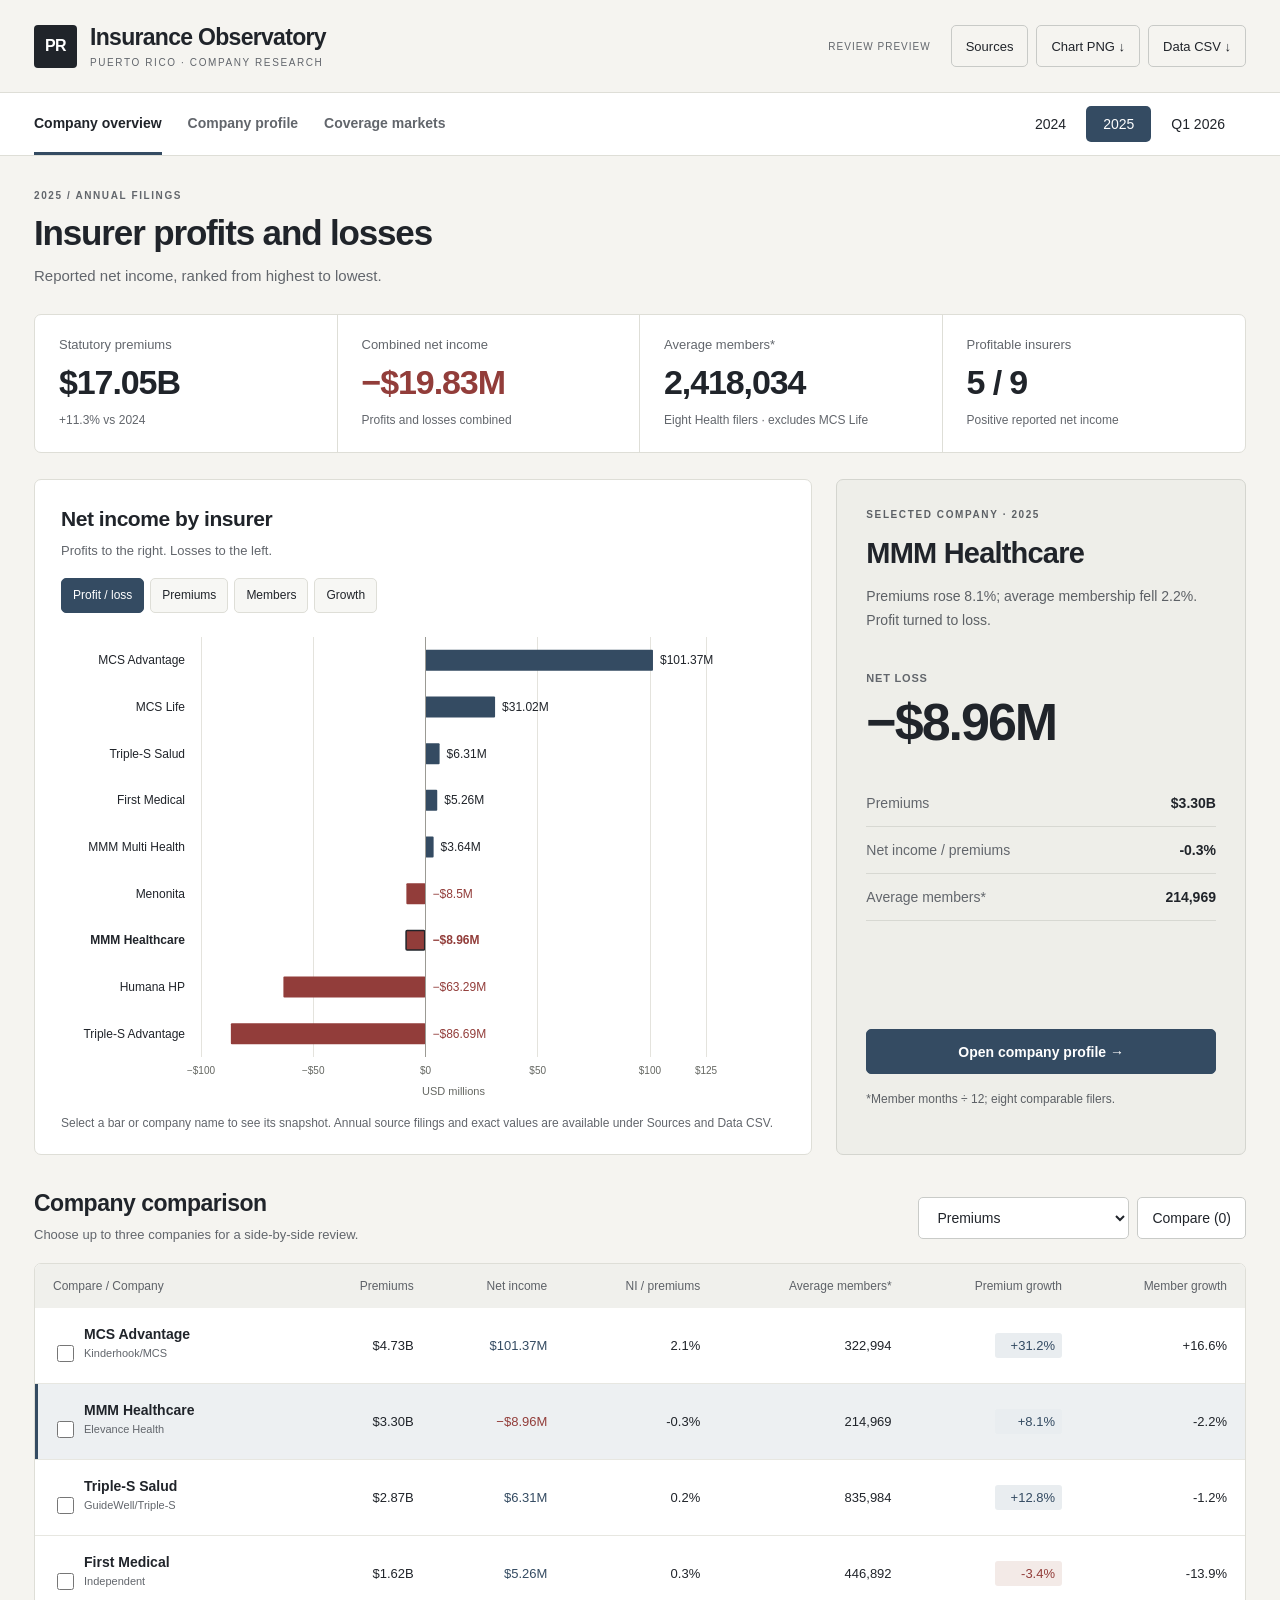
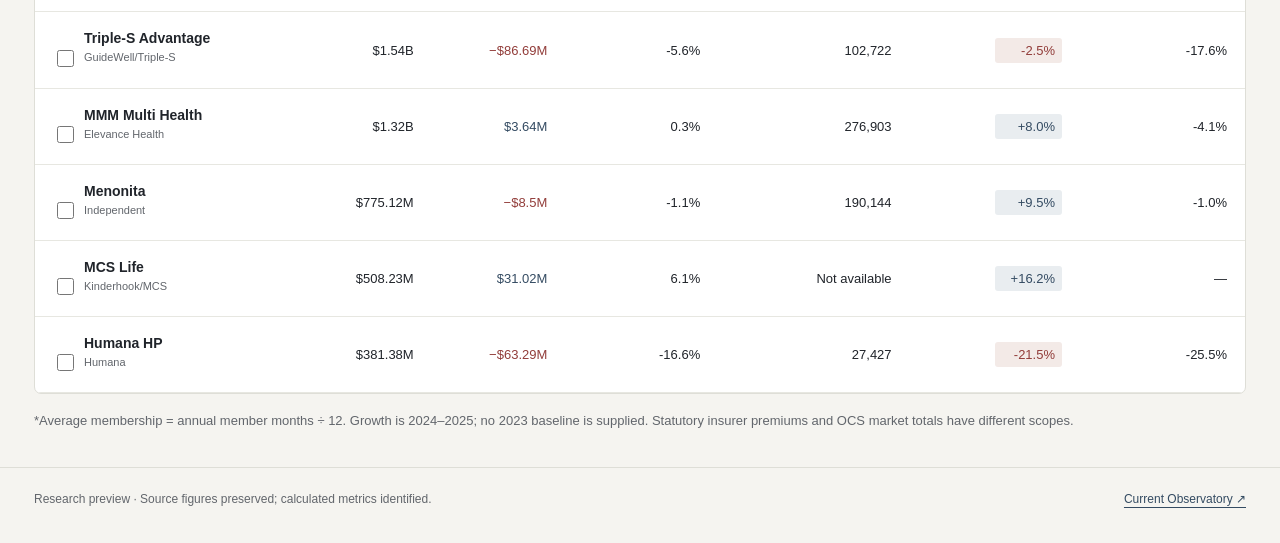
==== commit 0aa6c8c9: "Polish ranking scales and mobile metric controls" ====
--- a/preview/investor/index.html
+++ b/preview/investor/index.html
@@ -1 +1 @@
-<!doctype html><html lang="en"><head><meta charset="utf-8"><meta name="viewport" content="width=device-width,initial-scale=1"><meta name="robots" content="noindex,nofollow"><meta name="description" content="Puerto Rico insurer research: profitability, membership, operating costs and coverage trends from public OCS filings."><title>Company Research · PR Insurance Observatory</title><link rel="icon" href="data:image/svg+xml,%3Csvg xmlns='http://www.w3.org/2000/svg' viewBox='0 0 32 32'%3E%3Crect width='32' height='32' rx='5' fill='%23344b62'/%3E%3Cpath d='M7 24V17h4v7m3 0V11h4v13m3 0V6h4v18' stroke='white' stroke-width='2'/%3E%3C/svg%3E"><link rel="stylesheet" href="style.css?v=4"><script defer src="../../assets/vendor/echarts-6.0.0.min.js"></script><script defer src="data.js"></script><script defer src="chart-theme.js?v=4"></script><script defer src="app.js?v=4"></script></head><body><a class="skip" href="#workspace">Skip to research</a><header><div class="brand"><span class="mark">PR</span><div><strong>Insurance Observatory</strong><span>PUERTO RICO · COMPANY RESEARCH</span></div></div><div class="header-actions"><span class="preview-label">REVIEW PREVIEW</span><button data-action="sources">Sources</button><button data-action="png">Chart PNG ↓</button><button data-action="export">Data CSV ↓</button></div></header><div class="command"><nav aria-label="Research views"><button data-view="portfolio" aria-pressed="true">Company overview</button><button data-view="company" aria-pressed="false">Company profile</button><button data-view="markets" aria-pressed="false">Coverage markets</button></nav><div class="periods" role="tablist" aria-label="Reporting period"><button role="tab" id="year-24" data-year="24" aria-controls="workspace" aria-selected="false" tabindex="-1">2024</button><button role="tab" id="year-25" data-year="25" aria-controls="workspace" aria-selected="true">2025</button><button role="tab" id="year-q1" data-year="q1" aria-controls="workspace" aria-selected="false" tabindex="-1">Q1 2026</button></div></div><main id="workspace" role="tabpanel" aria-labelledby="year-25"></main><footer><span>Research preview · Source figures preserved; calculated metrics identified.</span><a href="../../">Current Observatory ↗</a></footer><dialog id="modal"><div class="modal-head"><h2 id="modal-title"></h2><button data-action="close" aria-label="Close dialog">Close ×</button></div><div id="modal-body"></div></dialog><div class="sr-only" id="status" role="status" aria-live="polite"></div><noscript><p>JavaScript is required for interactive research. <a href="../../">Open the Observatory.</a></p></noscript></body></html>
+<!doctype html><html lang="en"><head><meta charset="utf-8"><meta name="viewport" content="width=device-width,initial-scale=1"><meta name="robots" content="noindex,nofollow"><meta name="description" content="Puerto Rico insurer research: profitability, membership, operating costs and coverage trends from public OCS filings."><title>Company Research · PR Insurance Observatory</title><link rel="icon" href="data:image/svg+xml,%3Csvg xmlns='http://www.w3.org/2000/svg' viewBox='0 0 32 32'%3E%3Crect width='32' height='32' rx='5' fill='%23344b62'/%3E%3Cpath d='M7 24V17h4v7m3 0V11h4v13m3 0V6h4v18' stroke='white' stroke-width='2'/%3E%3C/svg%3E"><link rel="stylesheet" href="style.css?v=5"><script defer src="../../assets/vendor/echarts-6.0.0.min.js"></script><script defer src="data.js"></script><script defer src="chart-theme.js?v=5"></script><script defer src="app.js?v=5"></script></head><body><a class="skip" href="#workspace">Skip to research</a><header><div class="brand"><span class="mark">PR</span><div><strong>Insurance Observatory</strong><span>PUERTO RICO · COMPANY RESEARCH</span></div></div><div class="header-actions"><span class="preview-label">REVIEW PREVIEW</span><button data-action="sources">Sources</button><button data-action="png">Chart PNG ↓</button><button data-action="export">Data CSV ↓</button></div></header><div class="command"><nav aria-label="Research views"><button data-view="portfolio" aria-pressed="true">Company overview</button><button data-view="company" aria-pressed="false">Company profile</button><button data-view="markets" aria-pressed="false">Coverage markets</button></nav><div class="periods" role="tablist" aria-label="Reporting period"><button role="tab" id="year-24" data-year="24" aria-controls="workspace" aria-selected="false" tabindex="-1">2024</button><button role="tab" id="year-25" data-year="25" aria-controls="workspace" aria-selected="true">2025</button><button role="tab" id="year-q1" data-year="q1" aria-controls="workspace" aria-selected="false" tabindex="-1">Q1 2026</button></div></div><main id="workspace" role="tabpanel" aria-labelledby="year-25"></main><footer><span>Research preview · Source figures preserved; calculated metrics identified.</span><a href="../../">Current Observatory ↗</a></footer><dialog id="modal"><div class="modal-head"><h2 id="modal-title"></h2><button data-action="close" aria-label="Close dialog">Close ×</button></div><div id="modal-body"></div></dialog><div class="sr-only" id="status" role="status" aria-live="polite"></div><noscript><p>JavaScript is required for interactive research. <a href="../../">Open the Observatory.</a></p></noscript></body></html>
--- a/preview/investor/style.css
+++ b/preview/investor/style.css
@@ -258,7 +258,7 @@
   .chart { height: 350px; }
   #portfolio-chart { height: 510px; }
   .chart-controls, .metric-switch { padding: 2px 17px 9px; gap: 5px; }
-  .chart-controls button, .metric-switch button { padding: 7px 9px; font-size: 12px; }
+  .chart-controls button, .metric-switch button { padding: 7px 7px; font-size: 12px; }
   .source-note { padding: 10px 17px 19px; font-size: 11px; }
   .spotlight h2 { font-size: 25px; }
   .spotlight { padding: 24px; }
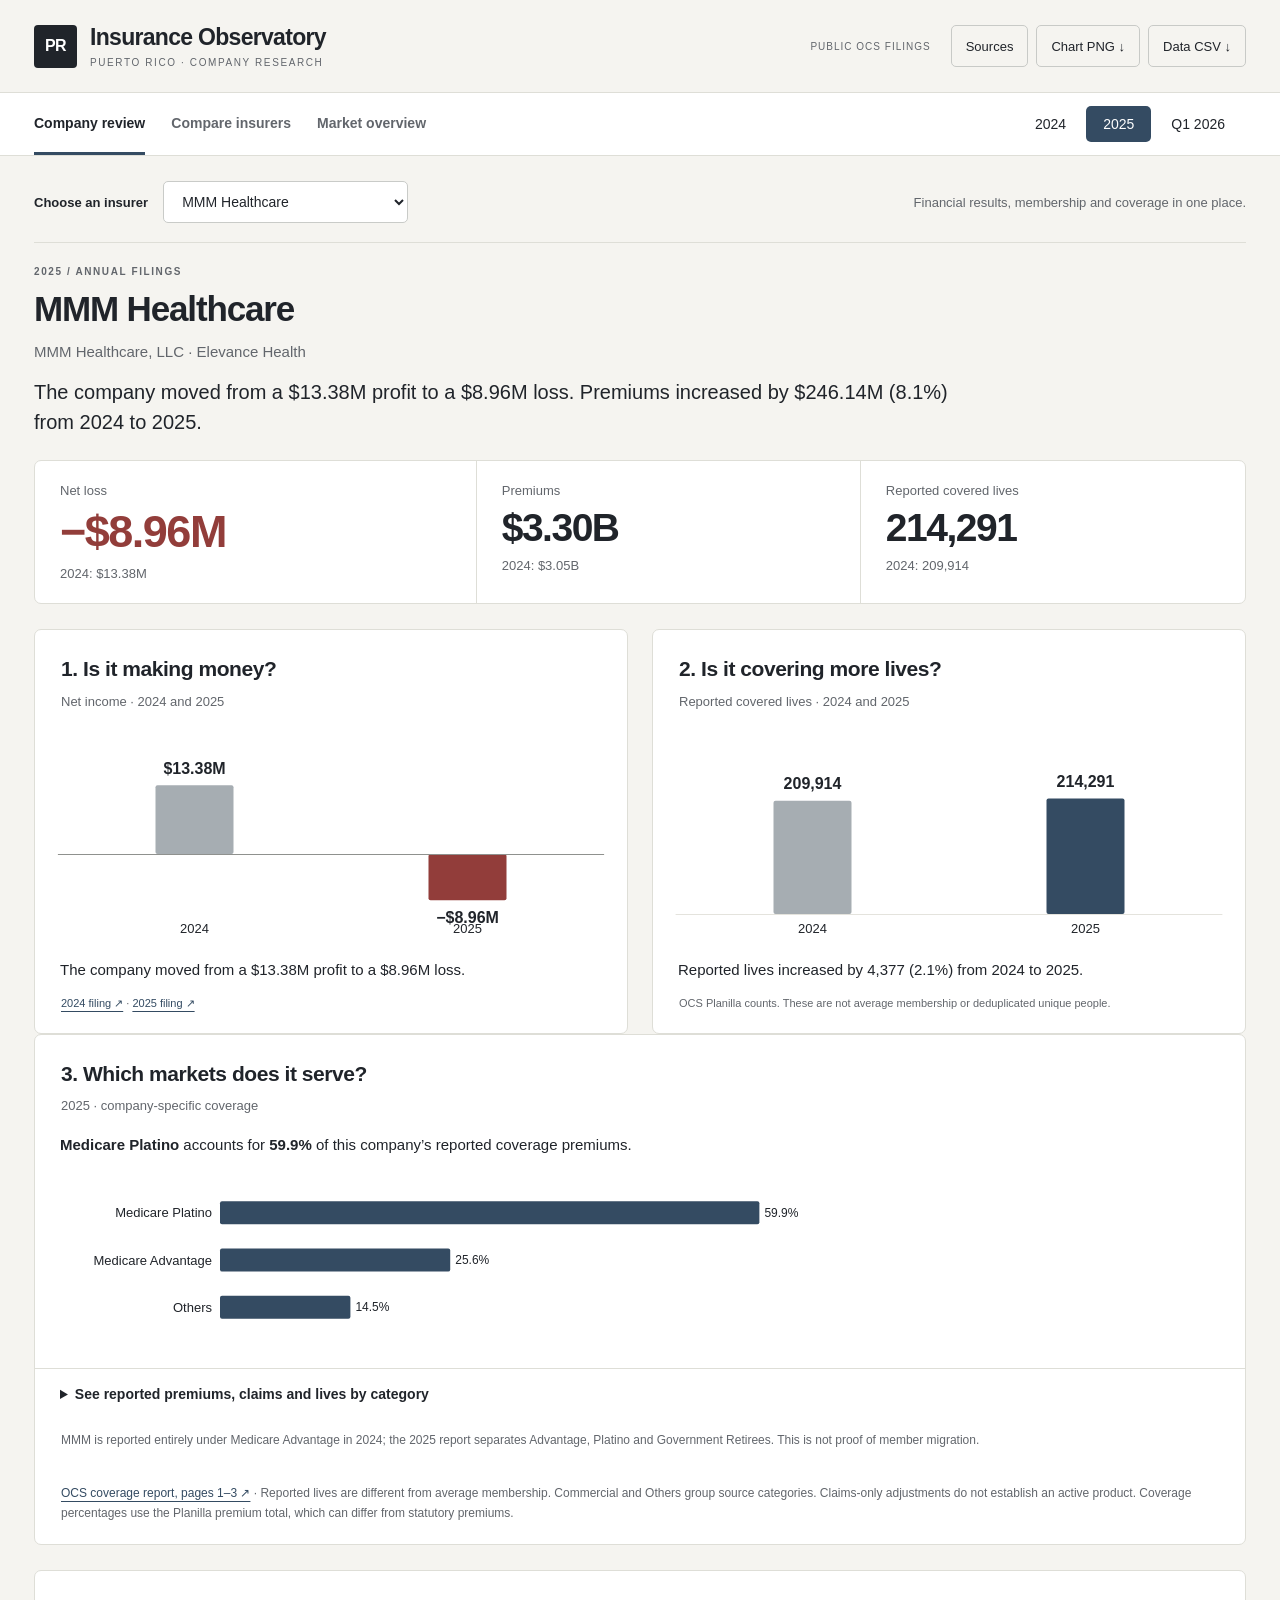
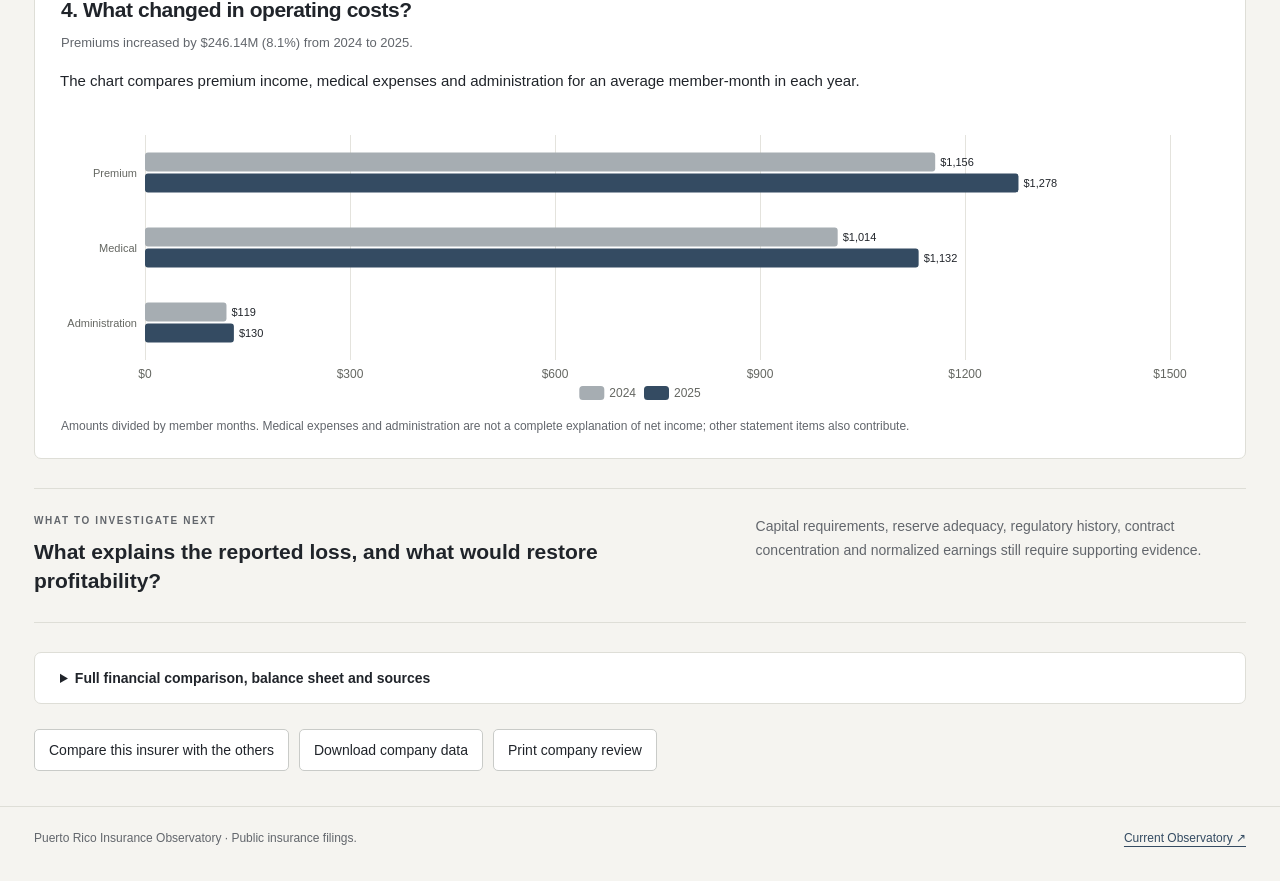
==== commit 2626a034: "Restore company-first insurance review and verified coverage for nine insurers" ====
--- a/preview/investor/index.html
+++ b/preview/investor/index.html
@@ -1 +1 @@
-<!doctype html><html lang="en"><head><meta charset="utf-8"><meta name="viewport" content="width=device-width,initial-scale=1"><meta name="robots" content="noindex,nofollow"><meta name="description" content="Puerto Rico insurer research: profitability, membership, operating costs and coverage trends from public OCS filings."><title>Company Research · PR Insurance Observatory</title><link rel="icon" href="data:image/svg+xml,%3Csvg xmlns='http://www.w3.org/2000/svg' viewBox='0 0 32 32'%3E%3Crect width='32' height='32' rx='5' fill='%23344b62'/%3E%3Cpath d='M7 24V17h4v7m3 0V11h4v13m3 0V6h4v18' stroke='white' stroke-width='2'/%3E%3C/svg%3E"><link rel="stylesheet" href="style.css?v=5"><script defer src="../../assets/vendor/echarts-6.0.0.min.js"></script><script defer src="data.js"></script><script defer src="chart-theme.js?v=5"></script><script defer src="app.js?v=5"></script></head><body><a class="skip" href="#workspace">Skip to research</a><header><div class="brand"><span class="mark">PR</span><div><strong>Insurance Observatory</strong><span>PUERTO RICO · COMPANY RESEARCH</span></div></div><div class="header-actions"><span class="preview-label">REVIEW PREVIEW</span><button data-action="sources">Sources</button><button data-action="png">Chart PNG ↓</button><button data-action="export">Data CSV ↓</button></div></header><div class="command"><nav aria-label="Research views"><button data-view="portfolio" aria-pressed="true">Company overview</button><button data-view="company" aria-pressed="false">Company profile</button><button data-view="markets" aria-pressed="false">Coverage markets</button></nav><div class="periods" role="tablist" aria-label="Reporting period"><button role="tab" id="year-24" data-year="24" aria-controls="workspace" aria-selected="false" tabindex="-1">2024</button><button role="tab" id="year-25" data-year="25" aria-controls="workspace" aria-selected="true">2025</button><button role="tab" id="year-q1" data-year="q1" aria-controls="workspace" aria-selected="false" tabindex="-1">Q1 2026</button></div></div><main id="workspace" role="tabpanel" aria-labelledby="year-25"></main><footer><span>Research preview · Source figures preserved; calculated metrics identified.</span><a href="../../">Current Observatory ↗</a></footer><dialog id="modal"><div class="modal-head"><h2 id="modal-title"></h2><button data-action="close" aria-label="Close dialog">Close ×</button></div><div id="modal-body"></div></dialog><div class="sr-only" id="status" role="status" aria-live="polite"></div><noscript><p>JavaScript is required for interactive research. <a href="../../">Open the Observatory.</a></p></noscript></body></html>
+<!doctype html><html lang="en"><head><meta charset="utf-8"><meta name="viewport" content="width=device-width,initial-scale=1"><meta name="robots" content="noindex,nofollow"><meta name="description" content="Puerto Rico insurer research: profitability, membership, operating costs and coverage trends from public OCS filings."><title>Company Research · PR Insurance Observatory</title><link rel="icon" href="data:image/svg+xml,%3Csvg xmlns='http://www.w3.org/2000/svg' viewBox='0 0 32 32'%3E%3Crect width='32' height='32' rx='5' fill='%23344b62'/%3E%3Cpath d='M7 24V17h4v7m3 0V11h4v13m3 0V6h4v18' stroke='white' stroke-width='2'/%3E%3C/svg%3E"><link rel="stylesheet" href="style.css?v=6"><script defer src="../../assets/vendor/echarts-6.0.0.min.js"></script><script defer src="data.js"></script><script defer src="company-coverage.js?v=6"></script><script defer src="chart-theme.js?v=5"></script><script defer src="app.js?v=6"></script></head><body><a class="skip" href="#workspace">Skip to research</a><header><div class="brand"><span class="mark">PR</span><div><strong>Insurance Observatory</strong><span>PUERTO RICO · COMPANY RESEARCH</span></div></div><div class="header-actions"><span class="preview-label">PUBLIC OCS FILINGS</span><button data-action="sources">Sources</button><button data-action="png">Chart PNG ↓</button><button data-action="export">Data CSV ↓</button></div></header><div class="command"><nav aria-label="Research views"><button data-view="company" aria-pressed="true">Company review</button><button data-view="portfolio" aria-pressed="false">Compare insurers</button><button data-view="markets" aria-pressed="false">Market overview</button></nav><div class="periods" role="tablist" aria-label="Reporting period"><button role="tab" id="year-24" data-year="24" aria-controls="workspace" aria-selected="false" tabindex="-1">2024</button><button role="tab" id="year-25" data-year="25" aria-controls="workspace" aria-selected="true">2025</button><button role="tab" id="year-q1" data-year="q1" aria-controls="workspace" aria-selected="false" tabindex="-1">Q1 2026</button></div></div><main id="workspace" role="tabpanel" aria-labelledby="year-25"></main><footer><span>Puerto Rico Insurance Observatory · Public insurance filings.</span><a href="../../">Current Observatory ↗</a></footer><dialog id="modal"><div class="modal-head"><h2 id="modal-title"></h2><button data-action="close" aria-label="Close dialog">Close ×</button></div><div id="modal-body"></div></dialog><div class="sr-only" id="status" role="status" aria-live="polite"></div><noscript><p>JavaScript is required for interactive research. <a href="../../">Open the Observatory.</a></p></noscript></body></html>
--- a/preview/investor/style.css
+++ b/preview/investor/style.css
@@ -1,4 +1,4 @@
-@import url("design-tokens.css?v=4?v=4");
+@import url("design-tokens.css?v=6");
 
 :root {
   font-family: var(--font-ui);
@@ -304,3 +304,17 @@
   body { background: #fff; print-color-adjust: exact; -webkit-print-color-adjust: exact; }
   .table-wrap { overflow: visible; }
 }
+
+/* Company review: one entity, one reading path. */
+.company-picker{display:flex;align-items:center;gap:15px;margin:25px 0 0;padding-bottom:19px;border-bottom:1px solid var(--line)}
+.company-picker label{font-size:13px;font-weight:600;white-space:nowrap}.company-picker select{min-width:245px;background:white}.company-picker>span{margin-left:auto;max-width:400px;color:var(--muted);font-size:13px}
+main[data-view=company]>.page-head{margin:23px 0 13px}.company-thesis{font-size:20px;line-height:1.5;margin:0 0 23px;max-width:950px;color:var(--ink)}
+.company-summary{display:grid;grid-template-columns:1.15fr 1fr 1fr;background:white;border:1px solid var(--line);border-radius:7px;margin:0 0 25px}
+.company-summary>div{padding:22px 25px;border-right:1px solid var(--line)}.company-summary>div:last-child{border:0}.company-summary span,.company-summary small{display:block;color:var(--muted);font-size:13px}.company-summary strong{display:block;margin:8px 0;font-size:39px;letter-spacing:-1.5px;font-weight:600;font-variant-numeric:tabular-nums}.company-summary .summary-primary strong{font-size:45px}.company-summary small{font-size:13px}
+.story-grid{display:grid;grid-template-columns:1fr 1fr;gap:24px}.story-chart{height:230px}.story-grid .card .source-note{font-size:11px;padding-top:0}.story-takeaways{display:grid;grid-template-columns:1fr 1fr;gap:24px;margin:15px 0 28px}.story-takeaways p{font-size:15px;line-height:1.65;margin:0;padding:0 9px;color:var(--ink)}
+.story-copy,.story-answer{font-size:15px;line-height:1.6;padding:0 25px;margin:4px 0 12px}.story-answer strong{font-weight:650}.mix-chart{height:235px}.source-detail{border-top:1px solid var(--line);margin-top:12px}.source-detail summary{cursor:pointer;padding:17px 25px;font-size:14px;font-weight:600;min-height:48px}.source-detail[open] summary{border-bottom:1px solid var(--line)}.detailed-financials{background:white;border:1px solid var(--line);border-radius:7px;margin-top:25px}.detailed-financials>.split{padding:0 20px;align-items:start}.story-unavailable{padding:35px 25px;font-size:17px;line-height:1.65;color:var(--muted)}.story-unavailable small{font-size:13px}.operating-review{margin-top:25px}.operating-review .chart{height:300px}.diligence-note{display:grid;grid-template-columns:1.4fr 1fr;gap:35px;margin:29px 0;padding:26px 0;border-top:1px solid var(--line);border-bottom:1px solid var(--line)}.diligence-note h2{font-size:21px;line-height:1.4;margin:0;font-weight:600}.diligence-note p{font-size:14px;line-height:1.7;margin:0;color:var(--muted)}
+@media(max-width:800px){.company-picker{flex-wrap:wrap;gap:9px}.company-picker>span{display:none}.company-picker label{width:100%}.company-picker select{width:100%}.company-thesis{font-size:18px}.company-summary strong{font-size:29px}.company-summary .summary-primary strong{font-size:33px}.company-summary>div{padding:19px 17px}.story-grid{gap:16px}.story-takeaways{gap:16px}.story-takeaways p{font-size:13px}.story-chart{height:210px}.diligence-note{grid-template-columns:1fr;gap:15px}.detailed-financials>.split{padding:0 14px}}
+@media(max-width:520px){.company-summary{grid-template-columns:1fr 1fr}.company-summary .summary-primary{grid-column:1/-1;border-right:0;border-bottom:1px solid var(--line)}.company-summary .summary-primary strong{font-size:39px}.company-summary strong{font-size:29px}.company-summary span,.company-summary small{font-size:12px}.story-grid{grid-template-columns:1fr}.story-takeaways{grid-template-columns:1fr;gap:8px}.story-takeaways p{font-size:14px;padding:0}.company-thesis{font-size:17px}.story-copy,.story-answer{padding:0 17px;font-size:14px}.mix-chart{height:260px}.source-detail summary{padding:17px;font-size:13px}.company-picker{margin-top:18px;padding-bottom:15px}.company-picker select{min-height:44px}.story-chart{height:205px}.diligence-note h2{font-size:19px}.operating-review .chart{height:290px}}
+@media print{.company-picker,.foot-actions{display:none!important}.company-summary strong{font-size:29px}.story-grid{display:grid;grid-template-columns:1fr 1fr}.story-chart{height:210px}.detailed-financials{display:block}.diligence-note{break-inside:avoid}}
+
+.coverage-download{margin:15px 25px 20px;font-size:13px}
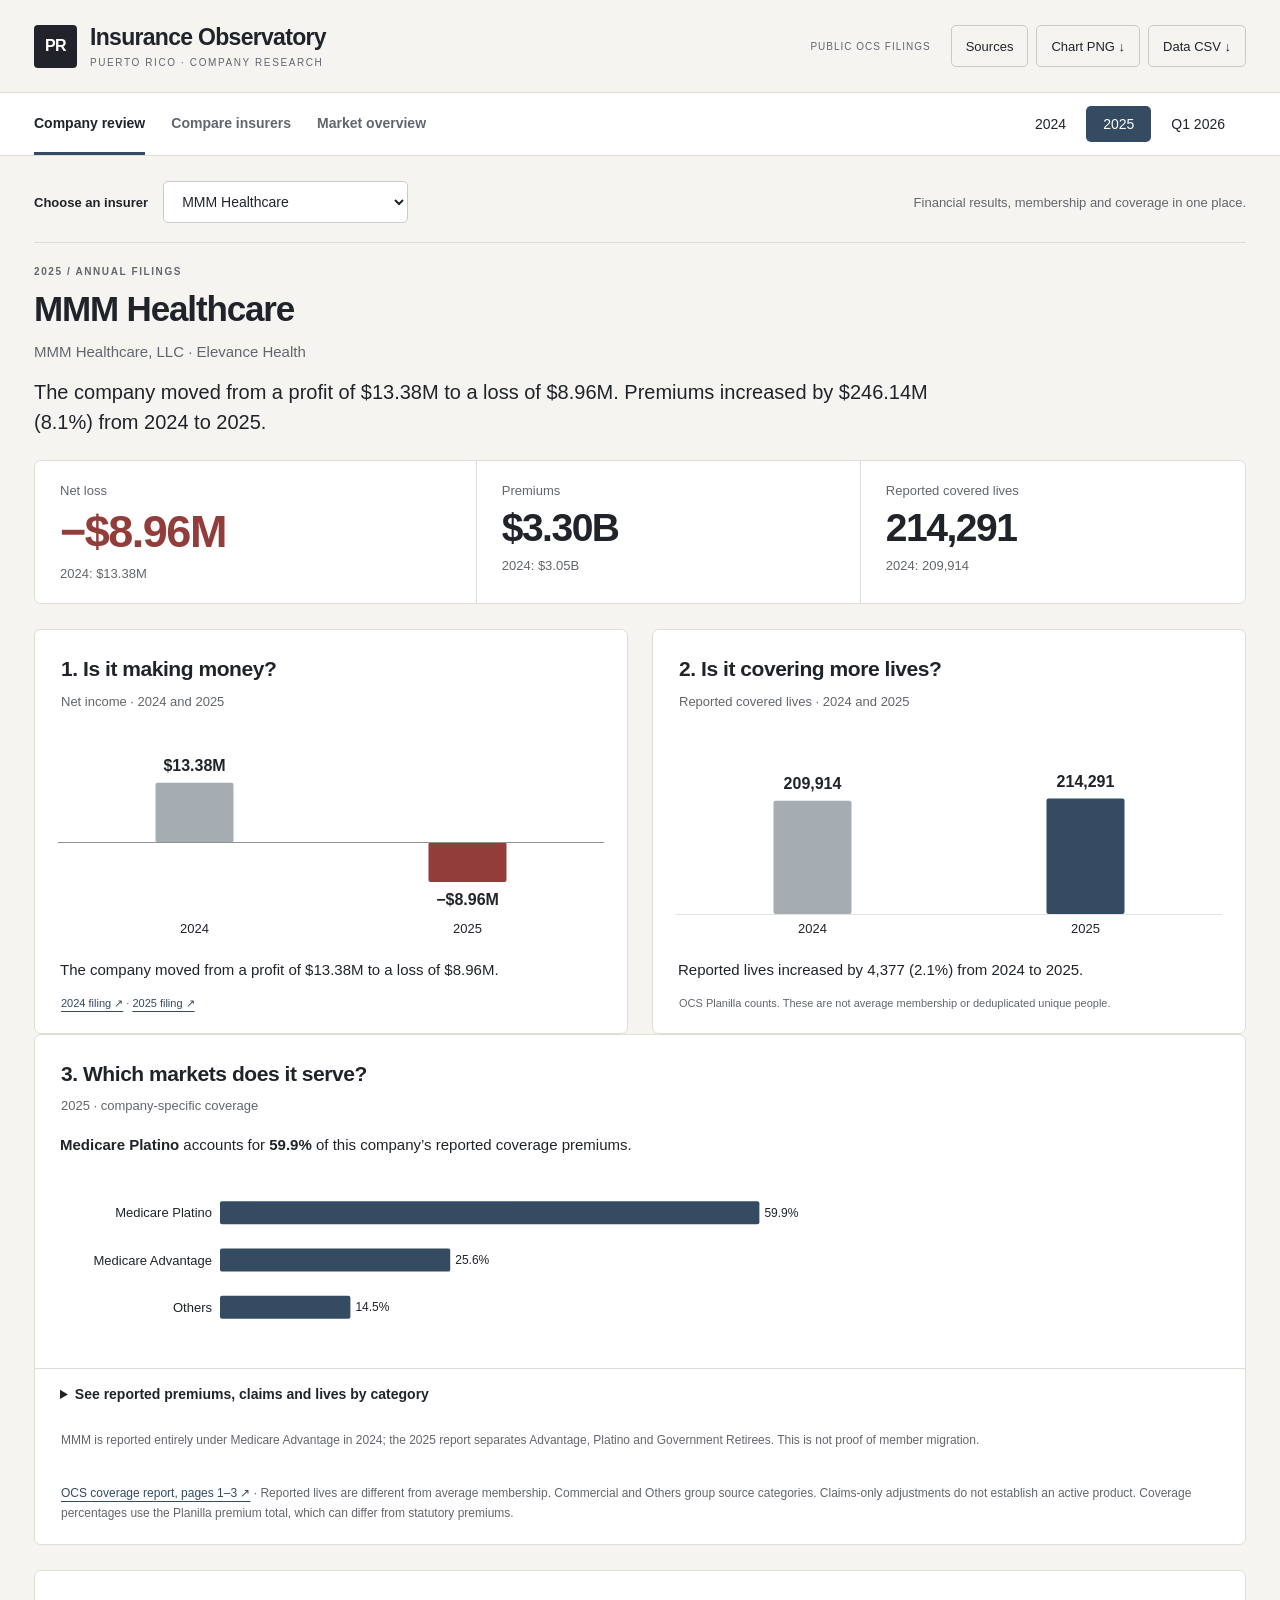
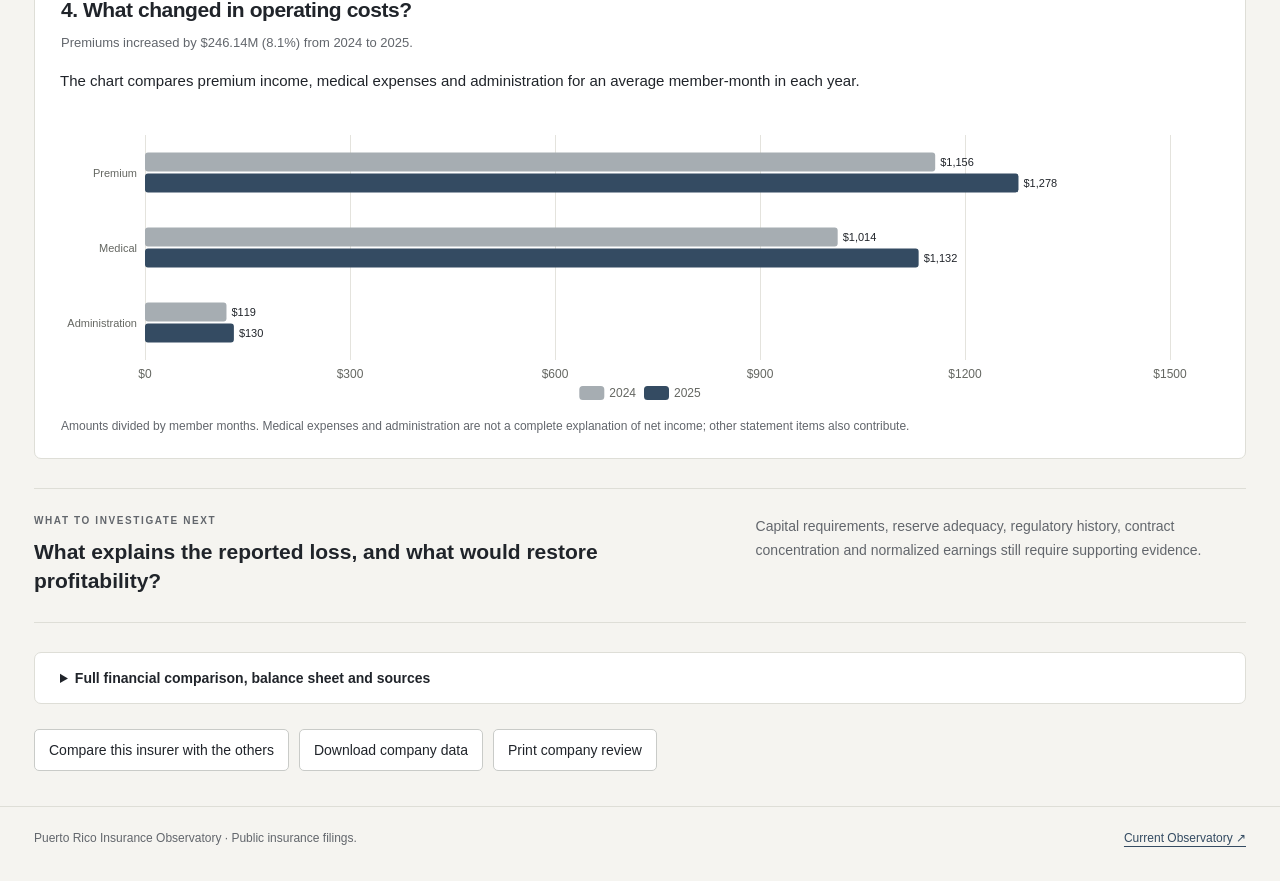
==== commit 291ec31d: "Preserve disclosure and selector interactions in company review" ====
--- a/preview/investor/index.html
+++ b/preview/investor/index.html
@@ -1 +1 @@
-<!doctype html><html lang="en"><head><meta charset="utf-8"><meta name="viewport" content="width=device-width,initial-scale=1"><meta name="robots" content="noindex,nofollow"><meta name="description" content="Puerto Rico insurer research: profitability, membership, operating costs and coverage trends from public OCS filings."><title>Company Research · PR Insurance Observatory</title><link rel="icon" href="data:image/svg+xml,%3Csvg xmlns='http://www.w3.org/2000/svg' viewBox='0 0 32 32'%3E%3Crect width='32' height='32' rx='5' fill='%23344b62'/%3E%3Cpath d='M7 24V17h4v7m3 0V11h4v13m3 0V6h4v18' stroke='white' stroke-width='2'/%3E%3C/svg%3E"><link rel="stylesheet" href="style.css?v=6"><script defer src="../../assets/vendor/echarts-6.0.0.min.js"></script><script defer src="data.js"></script><script defer src="company-coverage.js?v=6"></script><script defer src="chart-theme.js?v=5"></script><script defer src="app.js?v=6"></script></head><body><a class="skip" href="#workspace">Skip to research</a><header><div class="brand"><span class="mark">PR</span><div><strong>Insurance Observatory</strong><span>PUERTO RICO · COMPANY RESEARCH</span></div></div><div class="header-actions"><span class="preview-label">PUBLIC OCS FILINGS</span><button data-action="sources">Sources</button><button data-action="png">Chart PNG ↓</button><button data-action="export">Data CSV ↓</button></div></header><div class="command"><nav aria-label="Research views"><button data-view="company" aria-pressed="true">Company review</button><button data-view="portfolio" aria-pressed="false">Compare insurers</button><button data-view="markets" aria-pressed="false">Market overview</button></nav><div class="periods" role="tablist" aria-label="Reporting period"><button role="tab" id="year-24" data-year="24" aria-controls="workspace" aria-selected="false" tabindex="-1">2024</button><button role="tab" id="year-25" data-year="25" aria-controls="workspace" aria-selected="true">2025</button><button role="tab" id="year-q1" data-year="q1" aria-controls="workspace" aria-selected="false" tabindex="-1">Q1 2026</button></div></div><main id="workspace" role="tabpanel" aria-labelledby="year-25"></main><footer><span>Puerto Rico Insurance Observatory · Public insurance filings.</span><a href="../../">Current Observatory ↗</a></footer><dialog id="modal"><div class="modal-head"><h2 id="modal-title"></h2><button data-action="close" aria-label="Close dialog">Close ×</button></div><div id="modal-body"></div></dialog><div class="sr-only" id="status" role="status" aria-live="polite"></div><noscript><p>JavaScript is required for interactive research. <a href="../../">Open the Observatory.</a></p></noscript></body></html>
+<!doctype html><html lang="en"><head><meta charset="utf-8"><meta name="viewport" content="width=device-width,initial-scale=1"><meta name="robots" content="noindex,nofollow"><meta name="description" content="Puerto Rico insurer research: profitability, membership, operating costs and coverage trends from public OCS filings."><title>Company Research · PR Insurance Observatory</title><link rel="icon" href="data:image/svg+xml,%3Csvg xmlns='http://www.w3.org/2000/svg' viewBox='0 0 32 32'%3E%3Crect width='32' height='32' rx='5' fill='%23344b62'/%3E%3Cpath d='M7 24V17h4v7m3 0V11h4v13m3 0V6h4v18' stroke='white' stroke-width='2'/%3E%3C/svg%3E"><link rel="stylesheet" href="style.css?v=6"><script defer src="../../assets/vendor/echarts-6.0.0.min.js"></script><script defer src="data.js"></script><script defer src="company-coverage.js?v=6"></script><script defer src="chart-theme.js?v=5"></script><script defer src="app.js?v=7"></script></head><body><a class="skip" href="#workspace">Skip to research</a><header><div class="brand"><span class="mark">PR</span><div><strong>Insurance Observatory</strong><span>PUERTO RICO · COMPANY RESEARCH</span></div></div><div class="header-actions"><span class="preview-label">PUBLIC OCS FILINGS</span><button data-action="sources">Sources</button><button data-action="png">Chart PNG ↓</button><button data-action="export">Data CSV ↓</button></div></header><div class="command"><nav aria-label="Research views"><button data-view="company" aria-pressed="true">Company review</button><button data-view="portfolio" aria-pressed="false">Compare insurers</button><button data-view="markets" aria-pressed="false">Market overview</button></nav><div class="periods" role="tablist" aria-label="Reporting period"><button role="tab" id="year-24" data-year="24" aria-controls="workspace" aria-selected="false" tabindex="-1">2024</button><button role="tab" id="year-25" data-year="25" aria-controls="workspace" aria-selected="true">2025</button><button role="tab" id="year-q1" data-year="q1" aria-controls="workspace" aria-selected="false" tabindex="-1">Q1 2026</button></div></div><main id="workspace" role="tabpanel" aria-labelledby="year-25"></main><footer><span>Puerto Rico Insurance Observatory · Public insurance filings.</span><a href="../../">Current Observatory ↗</a></footer><dialog id="modal"><div class="modal-head"><h2 id="modal-title"></h2><button data-action="close" aria-label="Close dialog">Close ×</button></div><div id="modal-body"></div></dialog><div class="sr-only" id="status" role="status" aria-live="polite"></div><noscript><p>JavaScript is required for interactive research. <a href="../../">Open the Observatory.</a></p></noscript></body></html>
